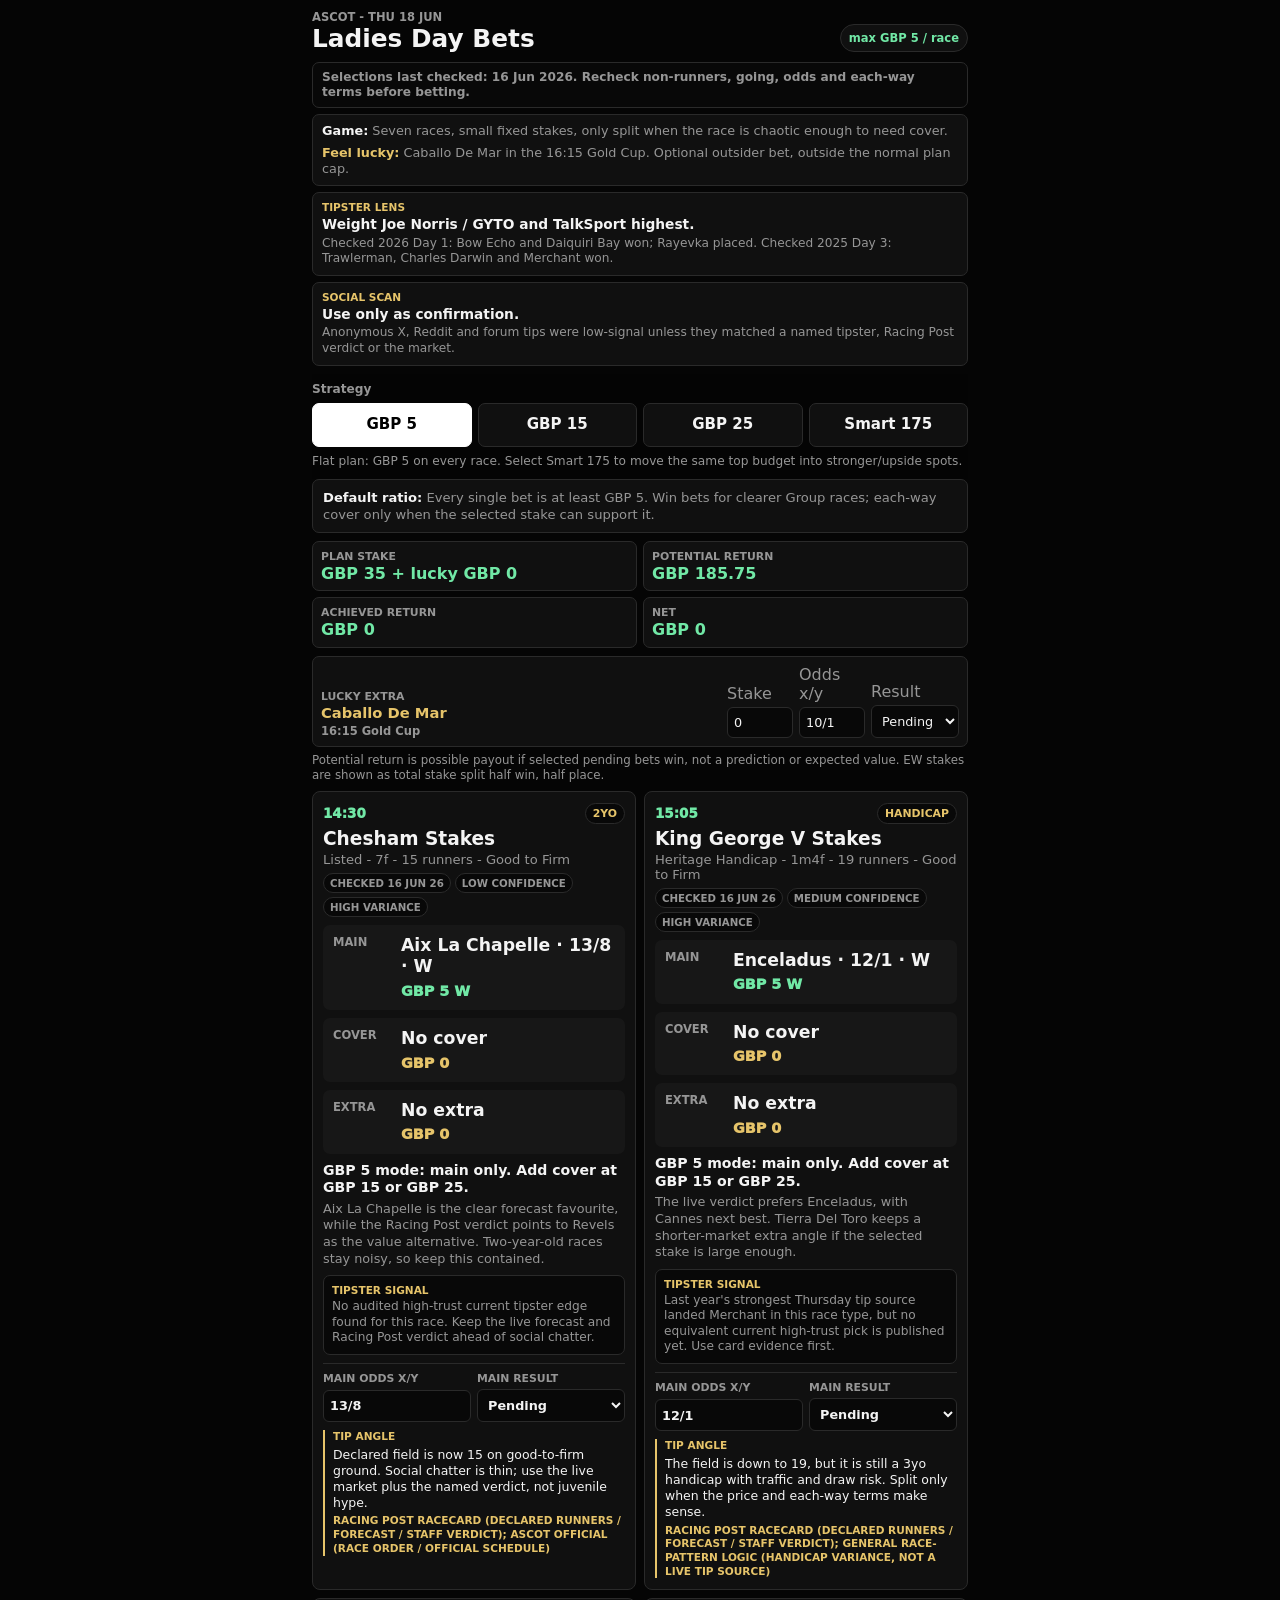
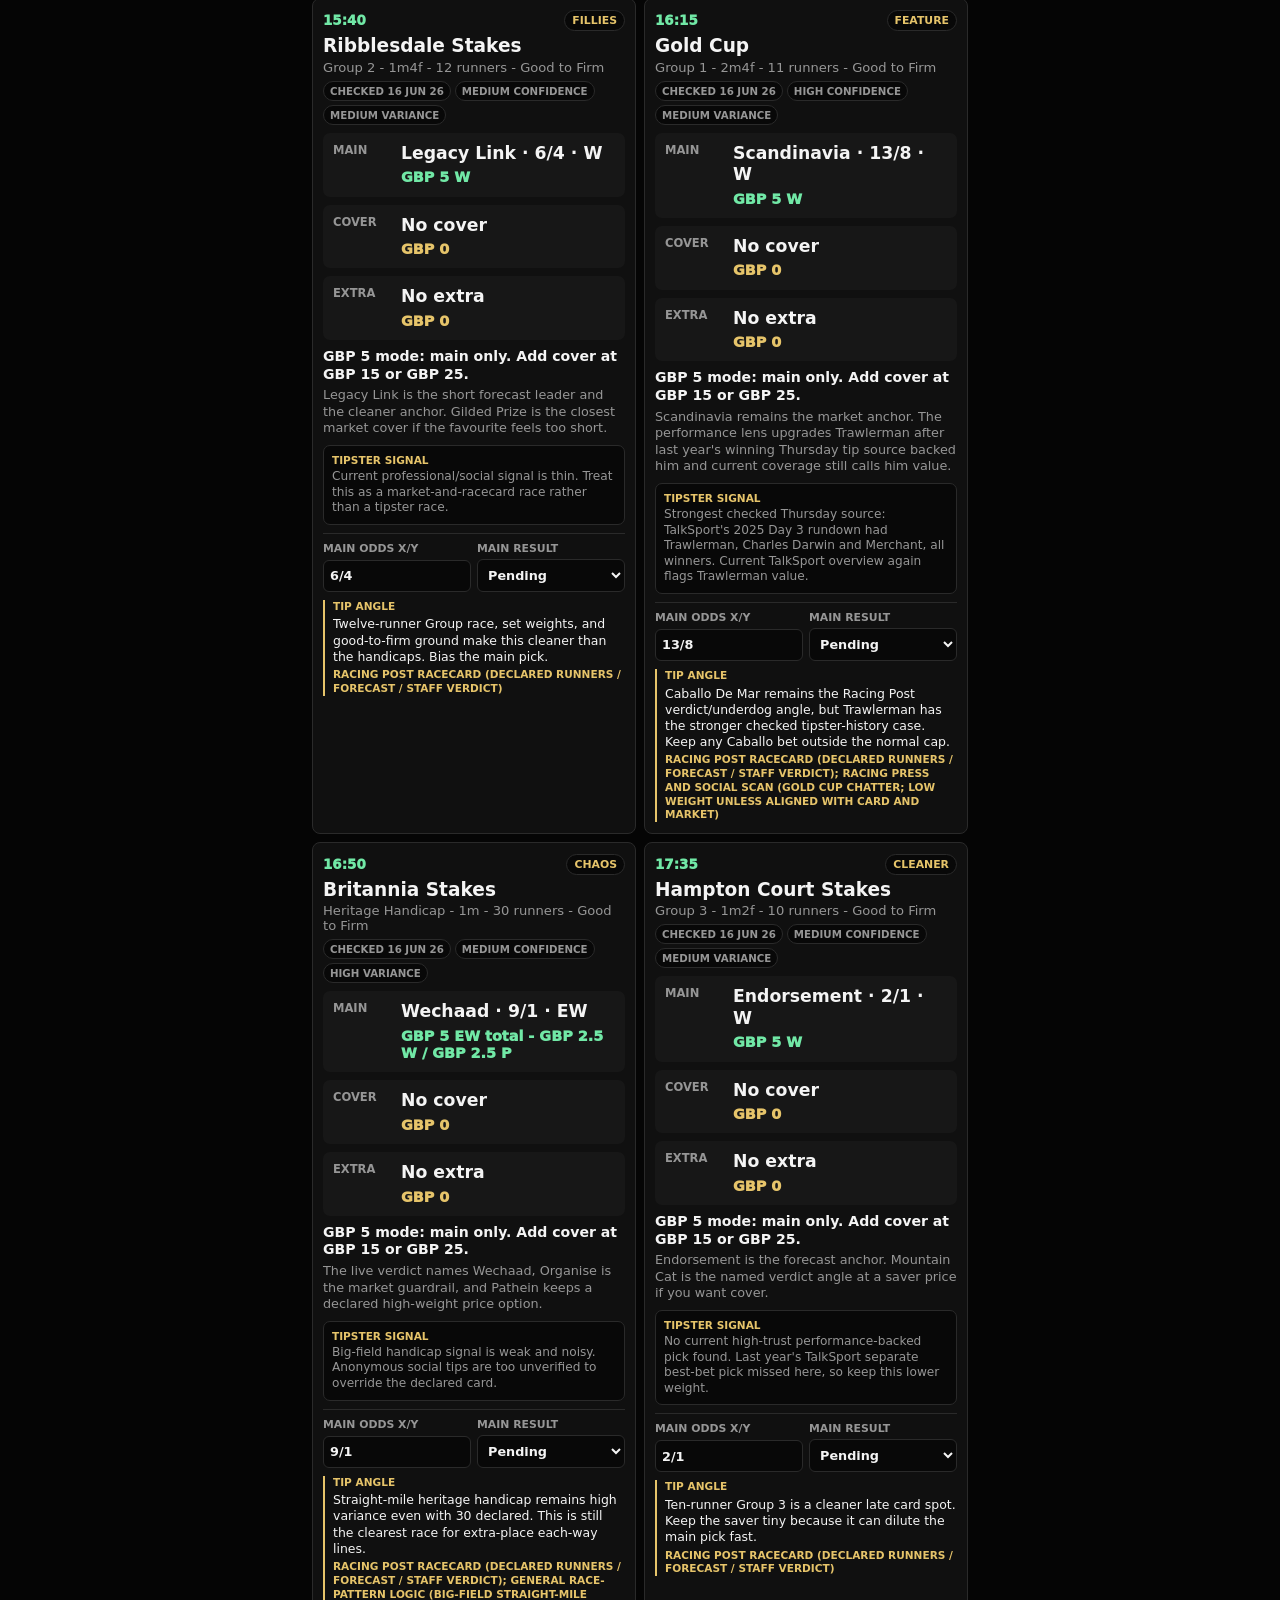
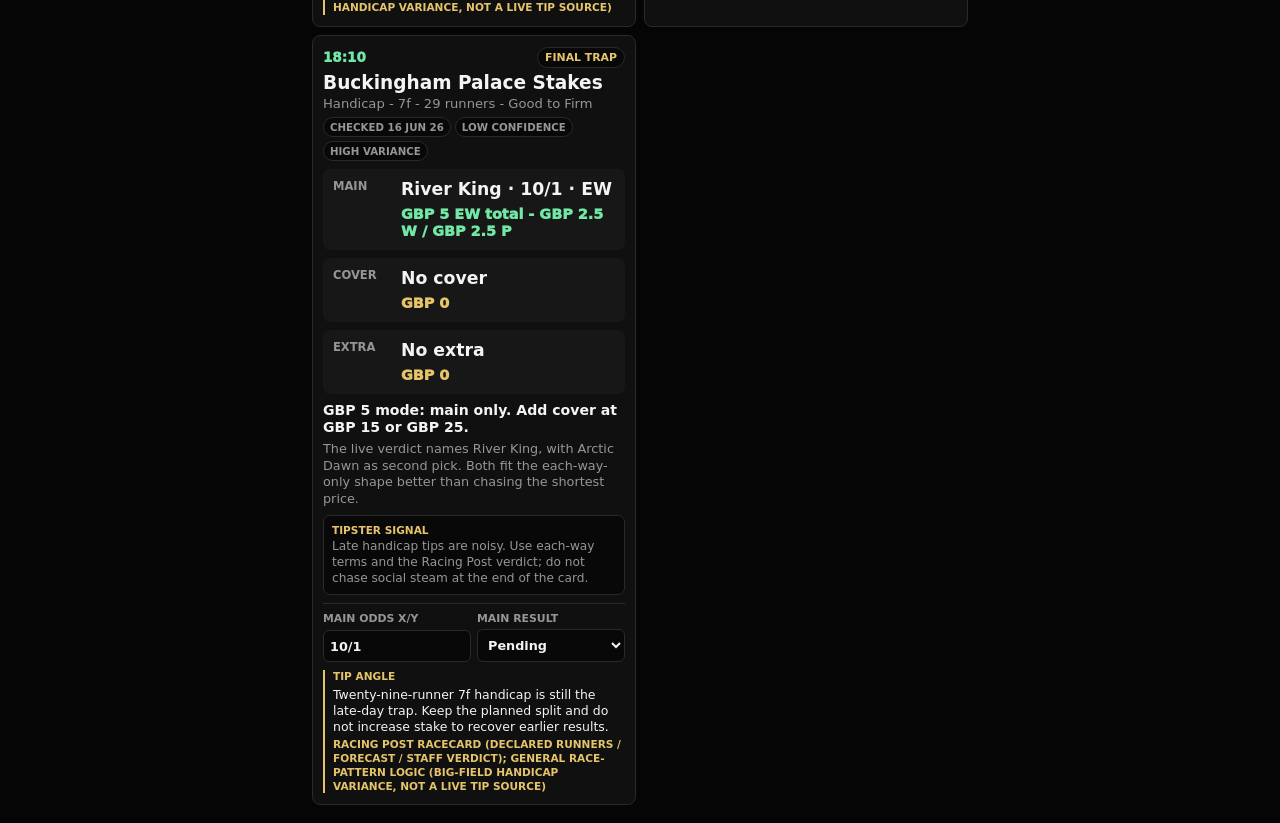
==== pegasus-ascot-offline.html @ 38bdbad4 "Add tipster performance lens" ====
<!doctype html>
<html lang="en">
  <head>
    <meta charset="utf-8">
    <meta name="viewport" content="width=device-width, initial-scale=1, viewport-fit=cover">
    <title>Pegasus Ladies Day</title>
    <style>
:root {
  --bg: #050505;
  --panel: #101010;
  --panel-2: #171717;
  --line: #2a2a2a;
  --text: #f4f4f4;
  --muted: #969696;
  --accent: #ffffff;
  --green: #71e8a6;
  --amber: #e6c46a;
}

* {
  box-sizing: border-box;
}

body {
  margin: 0;
  min-height: 100vh;
  color: var(--text);
  background: var(--bg);
  font-family: Inter, ui-sans-serif, system-ui, -apple-system, BlinkMacSystemFont, "Segoe UI", sans-serif;
}

button {
  font: inherit;
}

.app {
  width: min(100%, 680px);
  margin: 0 auto;
  padding: calc(10px + env(safe-area-inset-top)) 12px calc(18px + env(safe-area-inset-bottom));
}

.top {
  display: flex;
  align-items: end;
  justify-content: space-between;
  gap: 12px;
  margin-bottom: 10px;
}

.top p,
.meta,
.rationale,
.rule,
.brief,
.verify,
.return-help,
.money,
.lucky,
.insight {
  color: var(--muted);
}

.top p {
  margin: 0 0 3px;
  font-size: 0.72rem;
  font-weight: 800;
  text-transform: uppercase;
  letter-spacing: 0;
}

h1,
h2,
p {
  margin: 0;
}

h1 {
  font-size: 1.55rem;
  line-height: 1;
  letter-spacing: 0;
}

.cap {
  flex: 0 0 auto;
  border: 1px solid var(--line);
  border-radius: 999px;
  padding: 6px 8px;
  color: var(--green);
  background: var(--panel);
  font-size: 0.72rem;
  font-weight: 850;
}

.brief {
  display: grid;
  gap: 5px;
  margin-bottom: 6px;
  border: 1px solid var(--line);
  border-radius: 7px;
  padding: 8px 9px;
  background: var(--panel);
  font-size: 0.8rem;
  line-height: 1.28;
}

.verify {
  margin-bottom: 6px;
  border: 1px solid var(--line);
  border-radius: 7px;
  padding: 7px 9px;
  background: #080808;
  font-size: 0.76rem;
  font-weight: 750;
  line-height: 1.25;
}

.brief strong {
  color: var(--text);
}

.brief p:last-child strong {
  color: var(--amber);
}

.tipsters {
  display: grid;
  gap: 6px;
  margin-bottom: 8px;
}

.tipsters div {
  display: grid;
  gap: 3px;
  border: 1px solid var(--line);
  border-radius: 7px;
  padding: 8px 9px;
  background: var(--panel);
}

.tipsters span,
.tip-signal span {
  color: var(--amber);
  font-size: 0.66rem;
  font-weight: 900;
  letter-spacing: 0;
  text-transform: uppercase;
}

.tipsters strong {
  color: var(--text);
  font-size: 0.86rem;
  line-height: 1.2;
}

.tipsters p,
.tip-signal p {
  color: var(--muted);
  font-size: 0.76rem;
  line-height: 1.28;
}

.controls {
  position: sticky;
  top: 0;
  z-index: 5;
  display: grid;
  gap: 7px;
  padding: 8px 0 10px;
  background: rgba(5, 5, 5, 0.94);
  backdrop-filter: blur(12px);
}

.controls span {
  color: var(--muted);
  font-size: 0.76rem;
  font-weight: 800;
}

.stake-buttons {
  display: grid;
  grid-template-columns: repeat(4, 1fr);
  gap: 6px;
}

.stake {
  min-height: 44px;
  border: 1px solid var(--line);
  border-radius: 7px;
  color: var(--text);
  background: var(--panel);
  font-weight: 900;
  font-size: 0.94rem;
  line-height: 1.05;
}

.stake.active {
  color: #000;
  background: var(--accent);
  border-color: var(--accent);
}

.strategy-note {
  color: var(--muted);
  font-size: 0.76rem;
  line-height: 1.25;
}

.rule {
  margin-bottom: 8px;
  border: 1px solid var(--line);
  border-radius: 7px;
  padding: 9px 10px;
  background: var(--panel);
  font-size: 0.82rem;
  line-height: 1.3;
}

.rule strong {
  color: var(--text);
}

.money {
  display: grid;
  grid-template-columns: repeat(2, minmax(0, 1fr));
  gap: 6px;
  margin-bottom: 8px;
}

.money div,
.lucky {
  border: 1px solid var(--line);
  border-radius: 7px;
  background: var(--panel);
}

.money div {
  display: grid;
  gap: 2px;
  padding: 8px;
}

.money span,
.lucky span,
.tracker label {
  color: var(--muted);
  font-size: 0.68rem;
  font-weight: 850;
  letter-spacing: 0;
  text-transform: uppercase;
}

.money strong {
  color: var(--green);
  font-size: 1rem;
  line-height: 1.1;
}

#netReturn.loss {
  color: #ff8f8f;
}

.lucky {
  display: grid;
  grid-template-columns: 1fr 66px 66px 88px;
  gap: 6px;
  align-items: end;
  margin-bottom: 8px;
  padding: 8px;
}

.return-help {
  margin: -2px 0 8px;
  font-size: 0.74rem;
  line-height: 1.25;
}

.lucky div {
  display: grid;
  gap: 2px;
}

.lucky strong {
  color: var(--amber);
  font-size: 0.92rem;
  line-height: 1.15;
}

.lucky small {
  color: var(--muted);
  font-size: 0.72rem;
  font-weight: 850;
}

.lucky label,
.tracker label {
  display: grid;
  gap: 4px;
  min-width: 0;
}

input,
select {
  width: 100%;
  min-width: 0;
  border: 1px solid var(--line);
  border-radius: 6px;
  padding: 7px 6px;
  color: var(--text);
  background: #080808;
  font: inherit;
  font-size: 0.8rem;
}

.races {
  display: grid;
  gap: 8px;
}

.race {
  border: 1px solid var(--line);
  border-radius: 8px;
  padding: 11px 10px;
  background: var(--panel);
}

.race-head {
  display: flex;
  align-items: center;
  justify-content: space-between;
  gap: 8px;
  margin-bottom: 5px;
}

.time {
  color: var(--green);
  font-size: 0.84rem;
  font-weight: 950;
}

.risk {
  border: 1px solid var(--line);
  border-radius: 999px;
  padding: 3px 7px;
  color: var(--amber);
  background: #080808;
  font-size: 0.68rem;
  font-weight: 850;
  text-transform: uppercase;
}

h2 {
  font-size: 1.16rem;
  line-height: 1.1;
  letter-spacing: 0;
}

.meta {
  margin-top: 3px;
  font-size: 0.82rem;
}

.race-tags {
  display: flex;
  flex-wrap: wrap;
  gap: 4px;
  margin-top: 6px;
}

.race-tags span {
  border: 1px solid var(--line);
  border-radius: 999px;
  padding: 3px 6px;
  color: var(--muted);
  background: #080808;
  font-size: 0.64rem;
  font-weight: 850;
  text-transform: uppercase;
}

.betline {
  display: grid;
  grid-template-columns: 58px minmax(0, 1fr);
  gap: 5px 10px;
  align-items: start;
  margin-top: 8px;
  border-radius: 7px;
  padding: 10px;
  background: var(--panel-2);
}

.betline span {
  color: var(--muted);
  font-size: 0.72rem;
  font-weight: 800;
  text-transform: uppercase;
  line-height: 1.25;
}

.betline strong {
  min-width: 0;
  overflow-wrap: normal;
  word-break: normal;
  font-size: 1.08rem;
  line-height: 1.24;
}

.betline em {
  grid-column: 2;
  color: var(--green);
  font-style: normal;
  font-weight: 950;
  font-size: 0.9rem;
  line-height: 1.2;
  text-align: left;
  overflow-wrap: normal;
  word-break: normal;
}

.secondary em {
  color: var(--amber);
}

.tertiary em {
  color: var(--amber);
}

.bet-type {
  margin-top: 8px;
  color: var(--text);
  font-size: 0.88rem;
  font-weight: 850;
  line-height: 1.25;
}

.rationale {
  margin-top: 4px;
  font-size: 0.8rem;
  line-height: 1.3;
}

.tip-signal {
  display: grid;
  gap: 3px;
  margin-top: 8px;
  border: 1px solid var(--line);
  border-radius: 7px;
  padding: 8px;
  background: #080808;
}

.tracker {
  display: grid;
  grid-template-columns: repeat(2, minmax(0, 1fr));
  gap: 6px;
  margin-top: 8px;
  border-top: 1px solid var(--line);
  padding-top: 8px;
}

.cover-track.disabled,
.extra-track.disabled {
  display: none;
}

.insight {
  display: grid;
  gap: 3px;
  margin-top: 8px;
  border-left: 2px solid var(--amber);
  padding: 0 0 0 8px;
  font-size: 0.76rem;
  line-height: 1.3;
}

.insight span,
.insight-source {
  color: var(--amber);
  font-size: 0.66rem;
  font-style: normal;
  font-weight: 900;
  letter-spacing: 0;
  text-transform: uppercase;
}

.insight-text {
  color: var(--text);
  font-size: 0.78rem;
}

@media (min-width: 620px) {
  .races {
    grid-template-columns: repeat(2, minmax(0, 1fr));
  }
}

@media (max-width: 360px) {
  .top {
    align-items: start;
    flex-direction: column;
  }

  .lucky {
    grid-template-columns: 1fr 64px;
  }

  .betline {
    grid-template-columns: 52px minmax(0, 1fr);
  }
}

    </style>
  </head>
  <body>
    <main class="app">
      <header class="top">
        <div>
          <p>Ascot - Thu 18 Jun</p>
          <h1>Ladies Day Bets</h1>
        </div>
        <div id="capLabel" class="cap">strategy cap</div>
      </header>

      <section class="verify" aria-label="Final verification reminder">
        Selections last checked: 16 Jun 2026. Recheck non-runners, going, odds and each-way terms before betting.
      </section>

      <section class="brief" aria-label="Summary and outsider tip">
        <p><strong>Game:</strong> Seven races, small fixed stakes, only split when the race is chaotic enough to need cover.</p>
        <p><strong>Feel lucky:</strong> Caballo De Mar in the 16:15 Gold Cup. Optional outsider bet, outside the normal plan cap.</p>
      </section>

      <section class="tipsters" aria-label="Tipster performance lens">
        <div>
          <span>Tipster lens</span>
          <strong>Weight Joe Norris / GYTO and TalkSport highest.</strong>
          <p>Checked 2026 Day 1: Bow Echo and Daiquiri Bay won; Rayevka placed. Checked 2025 Day 3: Trawlerman, Charles Darwin and Merchant won.</p>
        </div>
        <div>
          <span>Social scan</span>
          <strong>Use only as confirmation.</strong>
          <p>Anonymous X, Reddit and forum tips were low-signal unless they matched a named tipster, Racing Post verdict or the market.</p>
        </div>
      </section>

      <section class="controls" aria-label="Betting strategy">
        <span>Strategy</span>
        <div class="stake-buttons">
          <button class="stake active" type="button" data-plan="5">GBP 5</button>
          <button class="stake" type="button" data-plan="15">GBP 15</button>
          <button class="stake" type="button" data-plan="25">GBP 25</button>
          <button class="stake" type="button" data-plan="smart">Smart 175</button>
        </div>
        <p id="strategyNote" class="strategy-note"></p>
      </section>

      <section class="rule">
        <strong>Default ratio:</strong> Every single bet is at least GBP 5. Win bets for clearer Group races; each-way cover only when the selected stake can support it.
      </section>

      <section class="money" aria-label="Winnings summary">
        <div>
          <span>Plan stake</span>
          <strong id="normalStake">GBP 0</strong>
        </div>
        <div>
          <span>Potential return</span>
          <strong id="expectedReturn">GBP 0</strong>
        </div>
        <div>
          <span>Achieved return</span>
          <strong id="achievedReturn">GBP 0</strong>
        </div>
        <div>
          <span>Net</span>
          <strong id="netReturn">GBP 0</strong>
        </div>
      </section>

      <section class="lucky" aria-label="Lucky outsider tracker">
        <div>
          <span>Lucky extra</span>
          <strong>Caballo De Mar</strong>
          <small>16:15 Gold Cup</small>
        </div>
        <label>
          Stake
          <input id="luckyStake" type="number" min="0" step="5" inputmode="decimal" value="0">
        </label>
        <label>
          Odds x/y
          <input id="luckyOdds" type="text" inputmode="text" placeholder="10/1" value="10/1">
        </label>
        <label>
          Result
          <select id="luckyResult">
          </select>
        </label>
      </section>
      <p class="return-help">Potential return is possible payout if selected pending bets win, not a prediction or expected value. EW stakes are shown as total stake split half win, half place.</p>

      <section id="races" class="races" aria-label="Race recommendations"></section>
    </main>

    <template id="raceTemplate">
      <article class="race">
        <div class="race-head">
          <span class="time"></span>
          <span class="risk"></span>
        </div>
        <h2></h2>
        <p class="meta"></p>
        <div class="race-tags">
          <span class="checked"></span>
          <span class="confidence"></span>
          <span class="variance"></span>
        </div>

        <div class="betline primary">
          <span>Main</span>
          <strong class="main-horse"></strong>
          <em class="main-stake"></em>
        </div>
        <div class="betline secondary">
          <span>Cover</span>
          <strong class="cover-horse"></strong>
          <em class="cover-stake"></em>
        </div>
        <div class="betline tertiary">
          <span>Extra</span>
          <strong class="extra-horse"></strong>
          <em class="extra-stake"></em>
        </div>

        <p class="bet-type"></p>
        <p class="rationale"></p>
        <div class="tip-signal">
          <span>Tipster signal</span>
          <p class="tip-signal-text"></p>
        </div>
        <div class="tracker">
          <label>
            Main odds x/y
            <input class="main-odds" type="text" inputmode="text" placeholder="5/1">
          </label>
          <label>
            Main result
            <select class="main-result">
            </select>
          </label>
          <label class="cover-track">
            Cover odds x/y
            <input class="cover-odds" type="text" inputmode="text" placeholder="10/1">
          </label>
          <label class="cover-track">
            Cover result
            <select class="cover-result">
            </select>
          </label>
          <label class="extra-track">
            Extra odds x/y
            <input class="extra-odds" type="text" inputmode="text" placeholder="12/1">
          </label>
          <label class="extra-track">
            Extra result
            <select class="extra-result">
            </select>
          </label>
        </div>
        <div class="insight">
          <span>Tip angle</span>
          <p class="insight-text"></p>
          <em class="insight-source"></em>
        </div>
      </article>
    </template>

    <script>
"use strict";

const STORAGE_KEY = "pegasus.ladies-day.black.v1";
const TRACKER_KEY = "pegasus.ladies-day.tracker.v1";
const LUCKY_KEY = "pegasus.ladies-day.lucky.v1";
const SMART_ALLOCATIONS = [5, 25, 30, 45, 40, 25, 5];
const DEFAULT_LAST_CHECKED = "2026-06-16";
const DEFAULT_EACH_WAY = {
  fraction: 0.2,
  places: null,
  note: "Verify bookmaker place terms before betting"
};
const LUCKY_CODE = "EW";
const LUCKY_EACH_WAY = DEFAULT_EACH_WAY;

const races = [
  {
    time: "14:30",
    title: "Chesham Stakes",
    meta: "Listed - 7f - 15 runners - Good to Firm",
    risk: "2yo",
    main: "Aix La Chapelle",
    cover: "Revels",
    split: [4, 1],
    odds: ["13/8", "11/1"],
    codes: ["W", "W"],
    bet: "Win main; tiny saver only at bigger stakes.",
    rationale: "Aix La Chapelle is the clear forecast favourite, while the Racing Post verdict points to Revels as the value alternative. Two-year-old races stay noisy, so keep this contained.",
    insight: "Declared field is now 15 on good-to-firm ground. Social chatter is thin; use the live market plus the named verdict, not juvenile hype.",
    tipSignal: "No audited high-trust current tipster edge found for this race. Keep the live forecast and Racing Post verdict ahead of social chatter.",
    lastChecked: DEFAULT_LAST_CHECKED,
    confidence: "low",
    variance: "high",
    sourceQuality: "medium",
    reasonToAvoid: "Juvenile form is thin and market hype can be unreliable.",
    sources: [
      { label: "Racing Post racecard", checkedAt: DEFAULT_LAST_CHECKED, note: "Declared runners / forecast / staff verdict" },
      { label: "Ascot official", checkedAt: DEFAULT_LAST_CHECKED, note: "Race order / official schedule" }
    ]
  },
  {
    time: "15:05",
    title: "King George V Stakes",
    meta: "Heritage Handicap - 1m4f - 19 runners - Good to Firm",
    risk: "handicap",
    main: "Enceladus",
    cover: "Cannes",
    extra: "Tierra Del Toro",
    split: [3, 2],
    odds: ["12/1", "11/1", "15/2"],
    codes: ["W", "EW", "EW"],
    bet: "Main win + each-way cover.",
    rationale: "The live verdict prefers Enceladus, with Cannes next best. Tierra Del Toro keeps a shorter-market extra angle if the selected stake is large enough.",
    insight: "The field is down to 19, but it is still a 3yo handicap with traffic and draw risk. Split only when the price and each-way terms make sense.",
    tipSignal: "Last year's strongest Thursday tip source landed Merchant in this race type, but no equivalent current high-trust pick is published yet. Use card evidence first.",
    eachWay: DEFAULT_EACH_WAY,
    allowExtra: true,
    fieldType: "big-field handicap",
    lastChecked: DEFAULT_LAST_CHECKED,
    confidence: "medium",
    variance: "high",
    sourceQuality: "medium",
    reasonToAvoid: "Large-field handicap; use the extra horse only if each-way terms are good.",
    sources: [
      { label: "Racing Post racecard", checkedAt: DEFAULT_LAST_CHECKED, note: "Declared runners / forecast / staff verdict" },
      { label: "General race-pattern logic", checkedAt: DEFAULT_LAST_CHECKED, note: "Handicap variance, not a live tip source" }
    ]
  },
  {
    time: "15:40",
    title: "Ribblesdale Stakes",
    meta: "Group 2 - 1m4f - 12 runners - Good to Firm",
    risk: "fillies",
    main: "Legacy Link",
    cover: "Gilded Prize",
    split: [4, 1],
    odds: ["6/4", "3/1"],
    codes: ["W", "W"],
    bet: "Win main, tiny saver on cover.",
    rationale: "Legacy Link is the short forecast leader and the cleaner anchor. Gilded Prize is the closest market cover if the favourite feels too short.",
    insight: "Twelve-runner Group race, set weights, and good-to-firm ground make this cleaner than the handicaps. Bias the main pick.",
    tipSignal: "Current professional/social signal is thin. Treat this as a market-and-racecard race rather than a tipster race.",
    lastChecked: DEFAULT_LAST_CHECKED,
    confidence: "medium",
    variance: "medium",
    sourceQuality: "medium",
    reasonToAvoid: "Still a fillies' Group race; recheck going, jockeys, and market strength.",
    sources: [
      { label: "Racing Post racecard", checkedAt: DEFAULT_LAST_CHECKED, note: "Declared runners / forecast / staff verdict" }
    ]
  },
  {
    time: "16:15",
    title: "Gold Cup",
    meta: "Group 1 - 2m4f - 11 runners - Good to Firm",
    risk: "feature",
    main: "Scandinavia",
    cover: "Trawlerman",
    split: [3, 2],
    odds: ["13/8", "7/2"],
    codes: ["W", "W"],
    bet: "Scandinavia win; Trawlerman win saver. Caballo De Mar stays optional outsider.",
    rationale: "Scandinavia remains the market anchor. The performance lens upgrades Trawlerman after last year's winning Thursday tip source backed him and current coverage still calls him value.",
    insight: "Caballo De Mar remains the Racing Post verdict/underdog angle, but Trawlerman has the stronger checked tipster-history case. Keep any Caballo bet outside the normal cap.",
    tipSignal: "Strongest checked Thursday source: TalkSport's 2025 Day 3 rundown had Trawlerman, Charles Darwin and Merchant, all winners. Current TalkSport overview again flags Trawlerman value.",
    eachWay: DEFAULT_EACH_WAY,
    lastChecked: DEFAULT_LAST_CHECKED,
    confidence: "high",
    variance: "medium",
    sourceQuality: "medium",
    reasonToAvoid: "Feature-race prices can move sharply; verify going and final market.",
    sources: [
      { label: "Racing Post racecard", checkedAt: DEFAULT_LAST_CHECKED, note: "Declared runners / forecast / staff verdict" },
      { label: "Racing press and social scan", checkedAt: DEFAULT_LAST_CHECKED, note: "Gold Cup chatter; low weight unless aligned with card and market" }
    ]
  },
  {
    time: "16:50",
    title: "Britannia Stakes",
    meta: "Heritage Handicap - 1m - 30 runners - Good to Firm",
    risk: "chaos",
    main: "Wechaad",
    cover: "Organise",
    extra: "Pathein",
    split: [3, 2],
    odds: ["9/1", "7/1", "16/1"],
    codes: ["EW", "EW", "EW"],
    bet: "Each-way only. Extra places if offered.",
    rationale: "The live verdict names Wechaad, Organise is the market guardrail, and Pathein keeps a declared high-weight price option.",
    insight: "Straight-mile heritage handicap remains high variance even with 30 declared. This is still the clearest race for extra-place each-way lines.",
    tipSignal: "Big-field handicap signal is weak and noisy. Anonymous social tips are too unverified to override the declared card.",
    eachWay: DEFAULT_EACH_WAY,
    allowExtra: true,
    fieldType: "big-field handicap",
    lastChecked: DEFAULT_LAST_CHECKED,
    confidence: "medium",
    variance: "high",
    sourceQuality: "medium",
    reasonToAvoid: "Huge-field handicap; only use three each-way lines with suitable extra-place terms.",
    sources: [
      { label: "Racing Post racecard", checkedAt: DEFAULT_LAST_CHECKED, note: "Declared runners / forecast / staff verdict" },
      { label: "General race-pattern logic", checkedAt: DEFAULT_LAST_CHECKED, note: "Big-field straight-mile handicap variance, not a live tip source" }
    ]
  },
  {
    time: "17:35",
    title: "Hampton Court Stakes",
    meta: "Group 3 - 1m2f - 10 runners - Good to Firm",
    risk: "cleaner",
    main: "Endorsement",
    cover: "Mountain Cat",
    split: [4, 1],
    odds: ["2/1", "11/1"],
    codes: ["W", "W"],
    bet: "Win main, saver only if price is fair.",
    rationale: "Endorsement is the forecast anchor. Mountain Cat is the named verdict angle at a saver price if you want cover.",
    insight: "Ten-runner Group 3 is a cleaner late card spot. Keep the saver tiny because it can dilute the main pick fast.",
    tipSignal: "No current high-trust performance-backed pick found. Last year's TalkSport separate best-bet pick missed here, so keep this lower weight.",
    lastChecked: DEFAULT_LAST_CHECKED,
    confidence: "medium",
    variance: "medium",
    sourceQuality: "medium",
    reasonToAvoid: "Cleaner race, but saver can dilute the main pick if the cover price shortens.",
    sources: [
      { label: "Racing Post racecard", checkedAt: DEFAULT_LAST_CHECKED, note: "Declared runners / forecast / staff verdict" }
    ]
  },
  {
    time: "18:10",
    title: "Buckingham Palace Stakes",
    meta: "Handicap - 7f - 29 runners - Good to Firm",
    risk: "final trap",
    main: "River King",
    cover: "Arctic Dawn",
    split: [3, 2],
    odds: ["10/1", "14/1"],
    codes: ["EW", "EW"],
    bet: "Each-way. Stop after this race.",
    rationale: "The live verdict names River King, with Arctic Dawn as second pick. Both fit the each-way-only shape better than chasing the shortest price.",
    insight: "Twenty-nine-runner 7f handicap is still the late-day trap. Keep the planned split and do not increase stake to recover earlier results.",
    tipSignal: "Late handicap tips are noisy. Use each-way terms and the Racing Post verdict; do not chase social steam at the end of the card.",
    eachWay: DEFAULT_EACH_WAY,
    fieldType: "big-field handicap",
    lastChecked: DEFAULT_LAST_CHECKED,
    confidence: "low",
    variance: "high",
    sourceQuality: "medium",
    reasonToAvoid: "Late big-field handicap; Smart 175 deliberately keeps this low if you leave early.",
    sources: [
      { label: "Racing Post racecard", checkedAt: DEFAULT_LAST_CHECKED, note: "Declared runners / forecast / staff verdict" },
      { label: "General race-pattern logic", checkedAt: DEFAULT_LAST_CHECKED, note: "Big-field handicap variance, not a live tip source" }
    ]
  }
];

let strategy = readStrategy();
let tracker = readJson(TRACKER_KEY, {});
let lucky = readJson(LUCKY_KEY, { stake: 0, odds: "10/1", result: "pending" });
const raceRoot = document.getElementById("races");
const template = document.getElementById("raceTemplate");
const buttons = Array.from(document.querySelectorAll(".stake"));
const capLabel = document.getElementById("capLabel");
const strategyNote = document.getElementById("strategyNote");
const normalStake = document.getElementById("normalStake");
const expectedReturn = document.getElementById("expectedReturn");
const achievedReturn = document.getElementById("achievedReturn");
const netReturn = document.getElementById("netReturn");
const luckyStake = document.getElementById("luckyStake");
const luckyOdds = document.getElementById("luckyOdds");
const luckyResult = document.getElementById("luckyResult");

buttons.forEach((button) => {
  button.addEventListener("click", () => {
    strategy = button.dataset.plan;
    localStorage.setItem(STORAGE_KEY, strategy);
    render();
  });
});

wireLuckyInputs();
render();

function render() {
  buttons.forEach((button) => {
    button.classList.toggle("active", button.dataset.plan === strategy);
  });
  capLabel.textContent = isSmartPlan() ? "max GBP 175 / day" : `max GBP ${strategy} / race`;
  strategyNote.textContent = strategySummary();

  const nodes = races.map((race, index) => {
    const [mainStake, coverStake, extraStake] = splitStakes(raceStake(index), race);
    const state = trackerState(index, race);
    const node = template.content.firstElementChild.cloneNode(true);
    node.querySelector(".time").textContent = race.time;
    node.querySelector(".risk").textContent = race.risk;
    node.querySelector("h2").textContent = race.title;
    node.querySelector(".meta").textContent = race.meta;
    node.querySelector(".checked").textContent = `Checked ${shortDate(race.lastChecked)}`;
    node.querySelector(".confidence").textContent = `${capitalize(race.confidence)} confidence`;
    node.querySelector(".variance").textContent = `${capitalize(race.variance)} variance`;
    node.querySelector(".main-horse").textContent = horseWithOdds(race.main, state.mainOdds, race.codes[0]);
    node.querySelector(".cover-horse").textContent = coverStake ? horseWithOdds(race.cover, state.coverOdds, race.codes[1]) : "No cover";
    node.querySelector(".extra-horse").textContent = extraStake ? horseWithOdds(race.extra, state.extraOdds, race.codes[2]) : "No extra";
    node.querySelector(".main-stake").textContent = stakeLabel(mainStake, race.codes[0]);
    node.querySelector(".cover-stake").textContent = coverStake ? stakeLabel(coverStake, race.codes[1]) : "GBP 0";
    node.querySelector(".extra-stake").textContent = extraStake ? stakeLabel(extraStake, race.codes[2]) : "GBP 0";
    node.querySelector(".bet-type").textContent = betInstruction(race, coverStake);
    node.querySelector(".rationale").textContent = race.rationale;
    node.querySelector(".insight-text").textContent = race.insight;
    node.querySelector(".tip-signal-text").textContent = race.tipSignal;
    node.querySelector(".insight-source").textContent = sourceSummary(race);
    wireRaceTracker(node, index, state, coverStake, extraStake);
    return node;
  });

  raceRoot.replaceChildren(...nodes);
  updateSummary();
}

function wireRaceTracker(node, index, state, coverStake, extraStake) {
  const mainOdds = node.querySelector(".main-odds");
  const mainResult = node.querySelector(".main-result");
  const coverOdds = node.querySelector(".cover-odds");
  const coverResult = node.querySelector(".cover-result");
  const extraOdds = node.querySelector(".extra-odds");
  const extraResult = node.querySelector(".extra-result");
  const mainHorse = node.querySelector(".main-horse");
  const coverHorse = node.querySelector(".cover-horse");
  const extraHorse = node.querySelector(".extra-horse");
  const race = races[index];

  mainOdds.value = formatOdds(state.mainOdds);
  coverOdds.value = formatOdds(state.coverOdds);
  extraOdds.value = formatOdds(state.extraOdds);
  setResultOptions(mainResult, race.codes[0], state.mainResult);
  setResultOptions(coverResult, race.codes[1], state.coverResult);
  setResultOptions(extraResult, race.codes[2], state.extraResult);

  node.querySelectorAll(".cover-track").forEach((element) => {
    element.classList.toggle("disabled", !coverStake);
  });
  node.querySelectorAll(".extra-track").forEach((element) => {
    element.classList.toggle("disabled", !extraStake);
  });

  mainOdds.addEventListener("input", () => {
    const nextOdds = normalizeOdds(mainOdds.value, state.mainOdds);
    mainHorse.textContent = horseWithOdds(race.main, nextOdds, race.codes[0]);
    updateRaceState(index, { mainOdds: nextOdds });
  });
  mainResult.addEventListener("change", () => updateRaceState(index, { mainResult: mainResult.value }));
  coverOdds.addEventListener("input", () => {
    const nextOdds = normalizeOdds(coverOdds.value, state.coverOdds);
    coverHorse.textContent = coverStake ? horseWithOdds(race.cover, nextOdds, race.codes[1]) : "No cover";
    updateRaceState(index, { coverOdds: nextOdds });
  });
  coverResult.addEventListener("change", () => updateRaceState(index, { coverResult: coverResult.value }));
  extraOdds.addEventListener("input", () => {
    const nextOdds = normalizeOdds(extraOdds.value, state.extraOdds);
    extraHorse.textContent = extraStake ? horseWithOdds(race.extra, nextOdds, race.codes[2]) : "No extra";
    updateRaceState(index, { extraOdds: nextOdds });
  });
  extraResult.addEventListener("change", () => updateRaceState(index, { extraResult: extraResult.value }));
}

function wireLuckyInputs() {
  luckyStake.value = String(lucky.stake || 0);
  luckyOdds.value = formatOdds(lucky.odds || "10/1");
  setResultOptions(luckyResult, LUCKY_CODE, normalizeResult(lucky.result || "pending", LUCKY_CODE));

  luckyStake.addEventListener("input", () => updateLucky({ stake: numberOrDefault(luckyStake.value, 0) }));
  luckyOdds.addEventListener("input", () => updateLucky({ odds: normalizeOdds(luckyOdds.value, lucky.odds || "10/1") }));
  luckyResult.addEventListener("change", () => updateLucky({ result: luckyResult.value }));
}

function updateRaceState(index, patch) {
  const key = raceKey(index);
  tracker[key] = { ...trackerState(index, races[index]), ...patch };
  localStorage.setItem(TRACKER_KEY, JSON.stringify(tracker));
  updateSummary();
}

function updateLucky(patch) {
  lucky = { ...lucky, ...patch };
  localStorage.setItem(LUCKY_KEY, JSON.stringify(lucky));
  updateSummary();
}

function updateSummary() {
  const normal = races.reduce((sum, race, index) => {
    const [mainStake, coverStake, extraStake] = splitStakes(raceStake(index), race);
    return sum + mainStake + coverStake + extraStake;
  }, 0);

  const potential = races.reduce((sum, race, index) => {
    const [mainStake, coverStake, extraStake] = splitStakes(raceStake(index), race);
    const state = trackerState(index, race);
    return sum + potentialLeg(mainStake, state.mainOdds, race.codes[0], race.eachWay)
      + potentialLeg(coverStake, state.coverOdds, race.codes[1], race.eachWay)
      + potentialLeg(extraStake, state.extraOdds, race.codes[2], race.eachWay);
  }, 0);

  const achieved = races.reduce((sum, race, index) => {
    const [mainStake, coverStake, extraStake] = splitStakes(raceStake(index), race);
    const state = trackerState(index, race);
    return sum + achievedLeg(mainStake, state.mainOdds, state.mainResult, race.codes[0], race.eachWay)
      + achievedLeg(coverStake, state.coverOdds, state.coverResult, race.codes[1], race.eachWay)
      + achievedLeg(extraStake, state.extraOdds, state.extraResult, race.codes[2], race.eachWay);
  }, 0);

  const settledStake = races.reduce((sum, race, index) => {
    const [mainStake, coverStake, extraStake] = splitStakes(raceStake(index), race);
    const state = trackerState(index, race);
    return sum + settledLegStake(mainStake, state.mainResult) + settledLegStake(coverStake, state.coverResult) + settledLegStake(extraStake, state.extraResult);
  }, 0);

  const luckyStakeValue = Math.max(0, numberOrDefault(luckyStake.value, lucky.stake || 0));
  const luckyOddsValue = normalizeOdds(luckyOdds.value, lucky.odds || "10/1");
  const luckyPotential = potentialLeg(luckyStakeValue, luckyOddsValue, LUCKY_CODE, LUCKY_EACH_WAY);
  const luckyAchieved = achievedLeg(luckyStakeValue, luckyOddsValue, luckyResult.value, LUCKY_CODE, LUCKY_EACH_WAY);
  const luckySettledStake = settledLegStake(luckyStakeValue, luckyResult.value);
  const net = achieved + luckyAchieved - settledStake - luckySettledStake;

  normalStake.textContent = `${money(normal)} + lucky ${money(luckyStakeValue)}`;
  expectedReturn.textContent = money(potential + luckyPotential);
  achievedReturn.textContent = money(achieved + luckyAchieved);
  netReturn.textContent = money(net);
  netReturn.classList.toggle("loss", net < 0);
}

function trackerState(index, race) {
  const saved = tracker[raceKey(index)] || {};
  return {
    mainOdds: normalizeOdds(saved.mainOdds, race.odds[0]),
    coverOdds: normalizeOdds(saved.coverOdds, race.odds[1] || "1/1"),
    extraOdds: normalizeOdds(saved.extraOdds, race.odds[2] || "1/1"),
    mainResult: normalizeResult(saved.mainResult || "pending", race.codes[0]),
    coverResult: normalizeResult(saved.coverResult || "pending", race.codes[1]),
    extraResult: normalizeResult(saved.extraResult || "pending", race.codes[2])
  };
}

function raceKey(index) {
  return `race-${index}`;
}

function raceStake(index) {
  return isSmartPlan() ? SMART_ALLOCATIONS[index] : Number(strategy);
}

function isSmartPlan() {
  return strategy === "smart";
}

function strategySummary() {
  if (!isSmartPlan()) {
    return `Flat plan: ${money(Number(strategy))} on every race. Select Smart 175 to move the same top budget into stronger/upside spots.`;
  }
  return "Smart 175: total cap GBP 175, minimum GBP 5 per race, last race kept low in case you leave early.";
}

function splitStake(total, ratio) {
  const capped = Math.max(5, total);
  if (ratio[1] === 0 || capped < 10) return [capped, 0];
  const units = ratio[0] + ratio[1];
  const targetCover = (capped * ratio[1]) / units;
  const cover = Math.min(capped - 5, Math.max(5, roundToFive(targetCover)));
  return [capped - cover, cover];
}

function splitStakes(total, race) {
  const [mainStake, coverStake] = splitStake(total, race.split);
  if (!race.allowExtra || race.variance !== "high" || total < 25 || !coverStake) return [mainStake, coverStake, 0];

  const extraStake = total >= 35 ? 10 : 5;
  if (mainStake - extraStake >= 5) {
    return [mainStake - extraStake, coverStake, extraStake];
  }
  if (coverStake - extraStake >= 5) {
    return [mainStake, coverStake - extraStake, extraStake];
  }
  return [mainStake, coverStake, 0];
}

function betInstruction(race, coverStake) {
  if (!coverStake && race.split[1] > 0) {
    return "GBP 5 mode: main only. Add cover at GBP 15 or GBP 25.";
  }
  return race.bet;
}

function roundToFive(value) {
  return Math.round(value / 5) * 5;
}

function potentialLeg(stakeValue, oddsValue, code, eachWay) {
  if (!stakeValue) return 0;
  if (code === "EW") return eachWayReturn(stakeValue, oddsValue, "won", eachWay);
  return winReturn(stakeValue, oddsValue);
}

function winReturn(stakeValue, oddsValue) {
  const decimalOdds = oddsToDecimal(oddsValue);
  if (!stakeValue || !decimalOdds) return 0;
  return stakeValue * decimalOdds;
}

function achievedLeg(stakeValue, oddsValue, result, code, eachWay) {
  const normalized = normalizeResult(result, code);
  if (code === "EW") return eachWayReturn(stakeValue, oddsValue, normalized, eachWay);
  return normalized === "won" ? winReturn(stakeValue, oddsValue) : 0;
}

function eachWayReturn(stakeValue, oddsValue, result, eachWay = DEFAULT_EACH_WAY) {
  if (!stakeValue || result === "pending" || result === "lost") return 0;
  const fractionalOdds = oddsToFractional(oddsValue);
  if (!fractionalOdds) return 0;
  const winPart = stakeValue / 2;
  const placePart = stakeValue / 2;
  const placeFraction = eachWay?.fraction || DEFAULT_EACH_WAY.fraction;
  const winReturnValue = winPart * (1 + fractionalOdds);
  const placeReturnValue = placePart * (1 + fractionalOdds * placeFraction);
  return result === "won" ? winReturnValue + placeReturnValue : placeReturnValue;
}

function settledLegStake(stakeValue, result) {
  return result === "won" || result === "placed" || result === "lost" || result === "paid" ? stakeValue : 0;
}

function numberOrDefault(value, fallback) {
  if (value === "") return fallback;
  const parsed = Number(value);
  return Number.isFinite(parsed) ? parsed : fallback;
}

function formatOdds(value) {
  return normalizeOdds(value, "1/1");
}

function horseWithOdds(horse, odds, code) {
  return `${horse} · ${formatOdds(odds)} · ${code}`;
}

function stakeLabel(stakeValue, code) {
  if (!stakeValue) return "GBP 0";
  if (code === "EW") {
    const half = stakeValue / 2;
    return `${money(stakeValue)} EW total - ${money(half)} W / ${money(half)} P`;
  }
  return `${money(stakeValue)} W`;
}

function setResultOptions(select, code, value) {
  const options = resultOptions(code);
  select.replaceChildren(...options.map((option) => {
    const element = document.createElement("option");
    element.value = option.value;
    element.textContent = option.label;
    return element;
  }));
  select.value = normalizeResult(value, code);
}

function resultOptions(code) {
  if (code === "EW") {
    return [
      { value: "pending", label: "Pending" },
      { value: "won", label: "Won" },
      { value: "placed", label: "Placed" },
      { value: "lost", label: "Lost" }
    ];
  }
  return [
    { value: "pending", label: "Pending" },
    { value: "won", label: "Won" },
    { value: "lost", label: "Lost" }
  ];
}

function normalizeResult(value, code) {
  if (value === "paid") return "won";
  if (code === "EW" && ["pending", "won", "placed", "lost"].includes(value)) return value;
  if (["pending", "won", "lost"].includes(value)) return value;
  return "pending";
}

function sourceSummary(race) {
  const sources = race.sources || [];
  const labels = sources.slice(0, 2).map((source) => `${source.label} (${source.note})`);
  return labels.join("; ");
}

function shortDate(value) {
  if (!value) return "unverified";
  const [year, month, day] = value.split("-");
  return `${Number(day)} ${monthName(month)} ${year.slice(2)}`;
}

function monthName(month) {
  return {
    "01": "Jan",
    "02": "Feb",
    "03": "Mar",
    "04": "Apr",
    "05": "May",
    "06": "Jun",
    "07": "Jul",
    "08": "Aug",
    "09": "Sep",
    "10": "Oct",
    "11": "Nov",
    "12": "Dec"
  }[month] || "";
}

function capitalize(value) {
  return value ? `${value.charAt(0).toUpperCase()}${value.slice(1)}` : "Unknown";
}

function normalizeOdds(value, fallback) {
  if (value === undefined || value === null || value === "") return fallback;
  const text = String(value).trim().replace(/\s+/g, "");
  if (/^\d+(\.\d+)?\/\d+(\.\d+)?$/.test(text)) return text;
  const decimal = Number(text);
  if (Number.isFinite(decimal) && decimal > 1) return decimalToFraction(decimal - 1);
  return fallback;
}

function oddsToDecimal(value) {
  const fractionalOdds = oddsToFractional(value);
  return fractionalOdds ? fractionalOdds + 1 : 0;
}

function oddsToFractional(value) {
  const text = normalizeOdds(value, "1/1");
  const [numerator, denominator] = text.split("/").map(Number);
  if (!denominator) return 0;
  return numerator / denominator;
}

function decimalToFraction(value) {
  const denominator = 100;
  const numerator = Math.round(value * denominator);
  const divisor = gcd(numerator, denominator);
  return `${numerator / divisor}/${denominator / divisor}`;
}

function gcd(a, b) {
  let x = Math.abs(a);
  let y = Math.abs(b);
  while (y) {
    const next = x % y;
    x = y;
    y = next;
  }
  return x || 1;
}

function readJson(key, fallback) {
  try {
    return JSON.parse(localStorage.getItem(key)) || fallback;
  } catch {
    return fallback;
  }
}

function readStrategy() {
  const saved = localStorage.getItem(STORAGE_KEY);
  return ["5", "15", "25", "smart"].includes(saved) ? saved : "5";
}

function money(value) {
  const rounded = Math.round(value * 100) / 100;
  return `GBP ${rounded.toLocaleString("en-GB", { minimumFractionDigits: 0, maximumFractionDigits: 2 })}`;
}

    </script>
  </body>
</html>
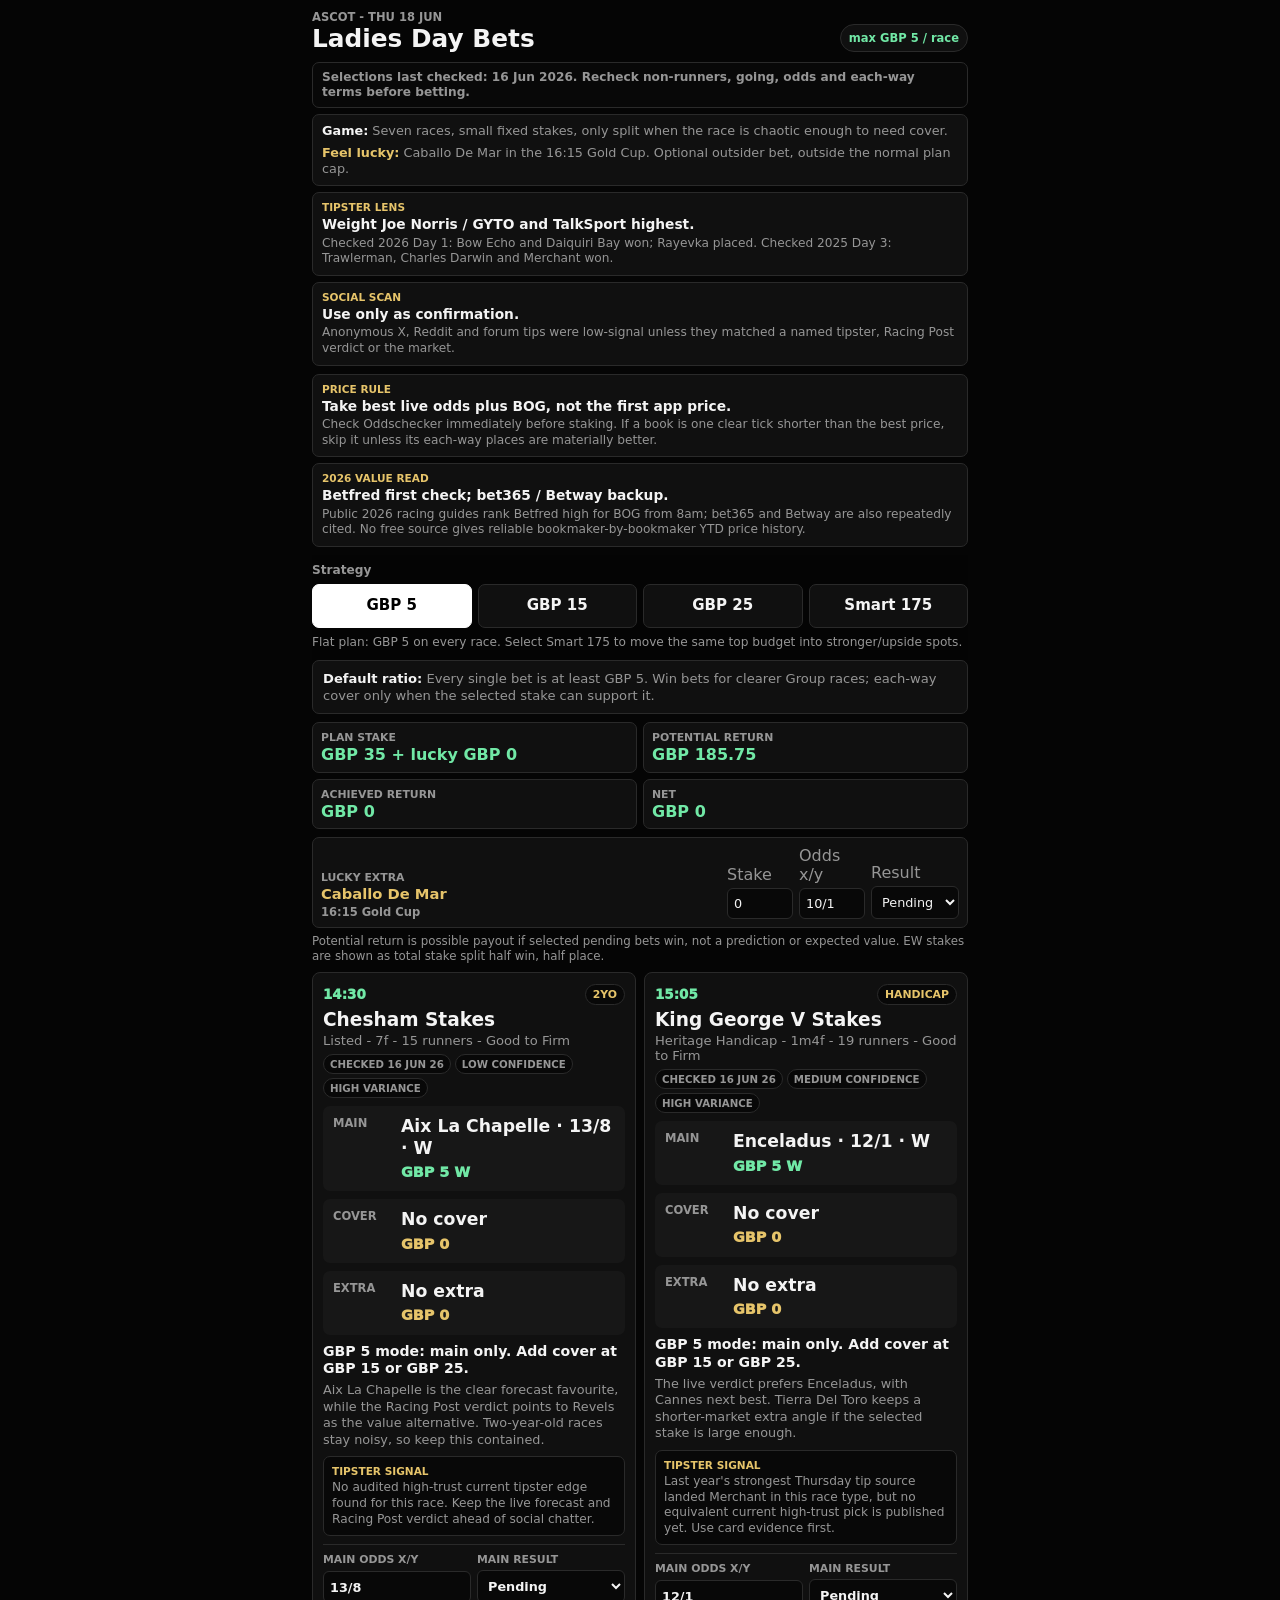
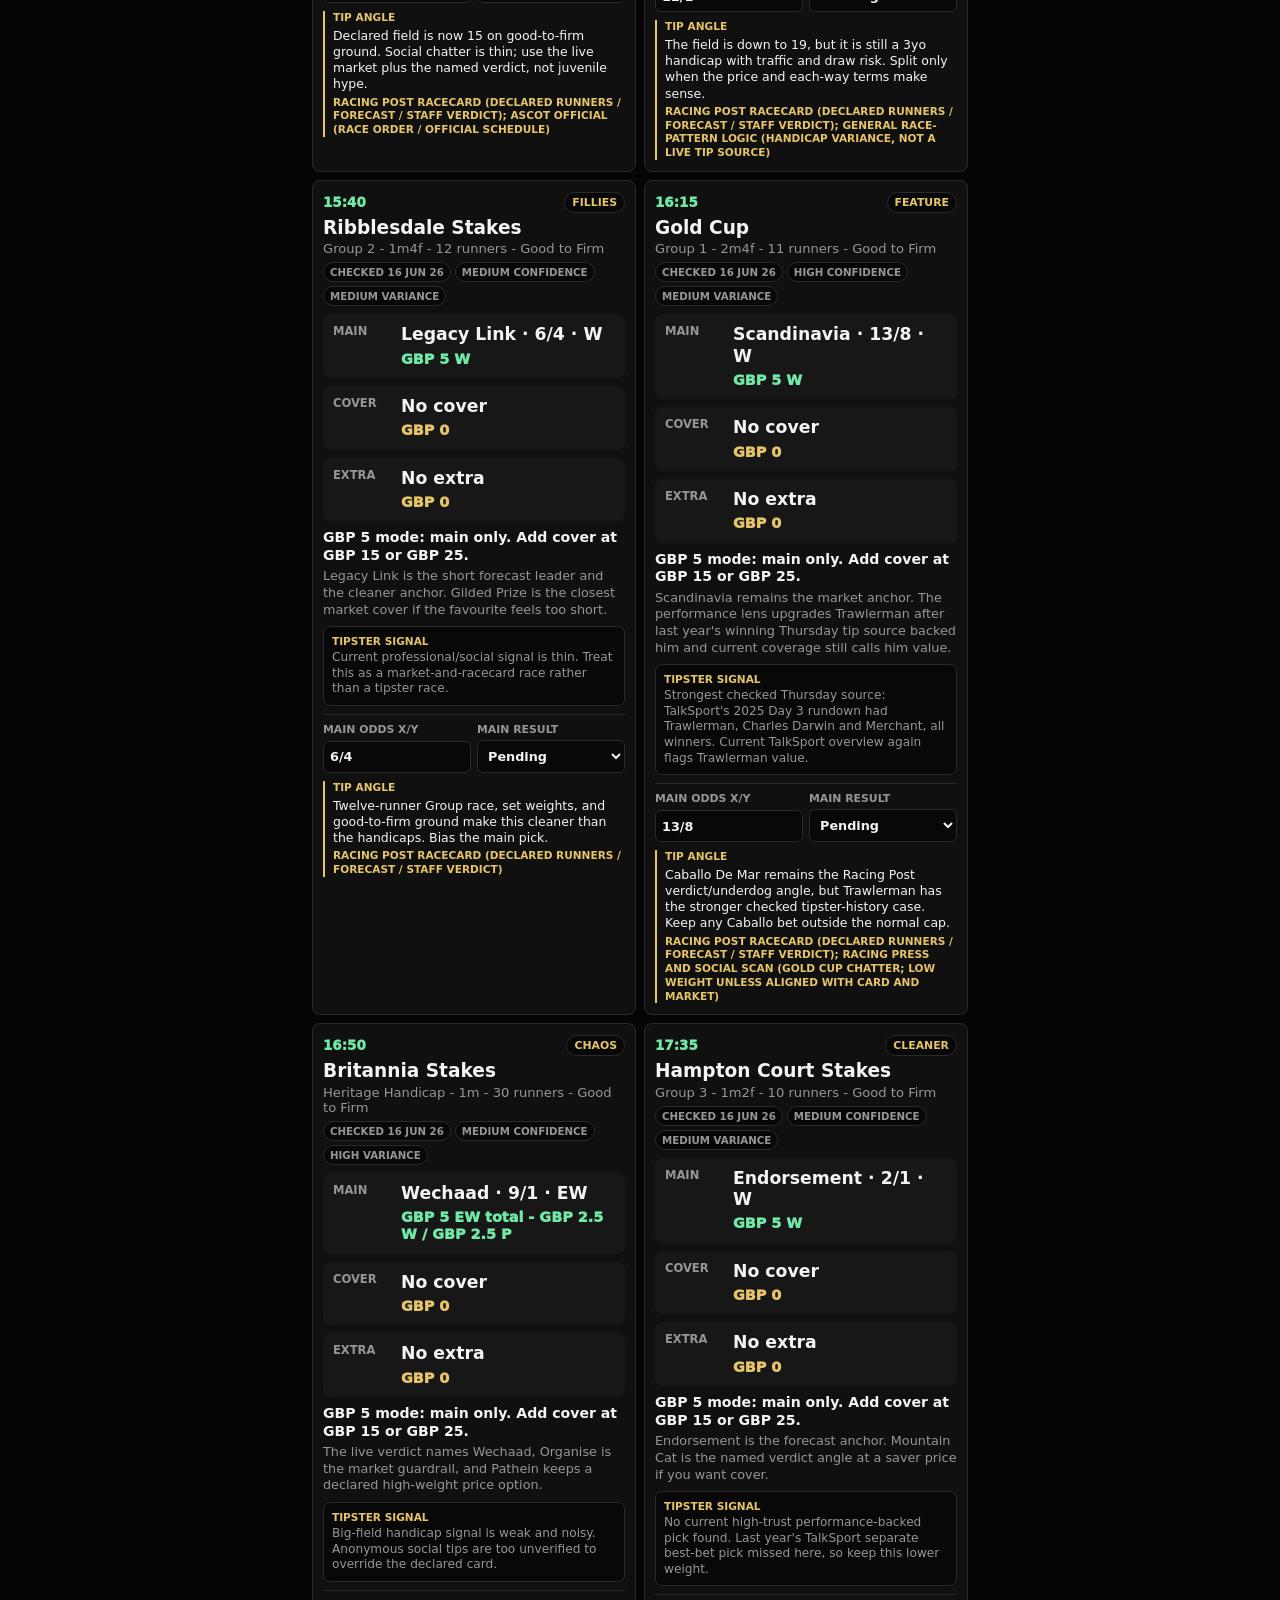
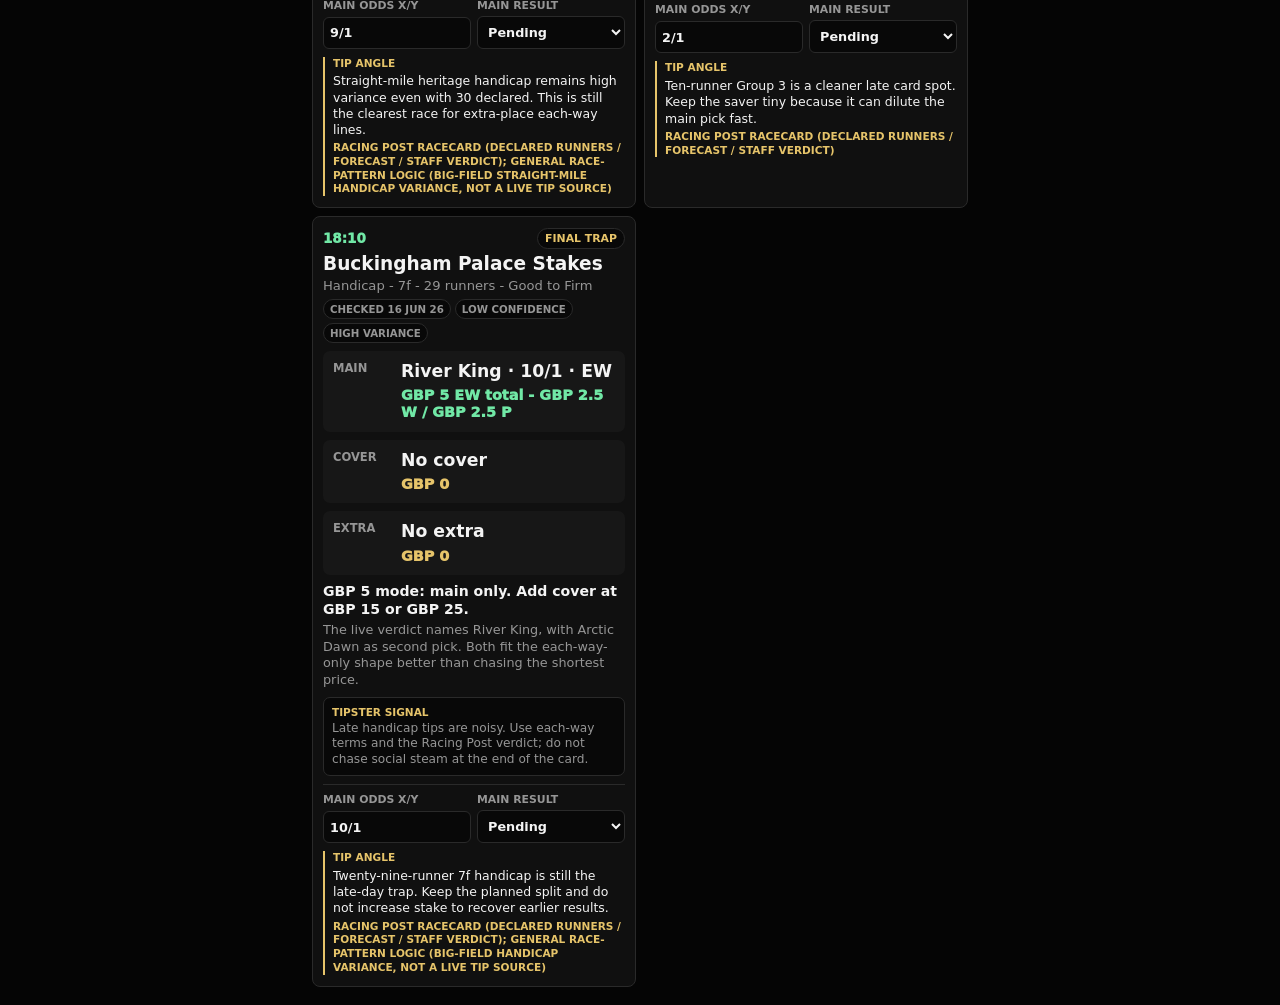
==== commit 7c75e053: "Add bookmaker price guidance" ====
--- a/pegasus-ascot-offline.html
+++ b/pegasus-ascot-offline.html
@@ -122,13 +122,15 @@
   color: var(--amber);
 }
 
-.tipsters {
+.tipsters,
+.bookmakers {
   display: grid;
   gap: 6px;
   margin-bottom: 8px;
 }
 
-.tipsters div {
+.tipsters div,
+.bookmakers div {
   display: grid;
   gap: 3px;
   border: 1px solid var(--line);
@@ -138,6 +140,7 @@
 }
 
 .tipsters span,
+.bookmakers span,
 .tip-signal span {
   color: var(--amber);
   font-size: 0.66rem;
@@ -146,13 +149,15 @@
   text-transform: uppercase;
 }
 
-.tipsters strong {
+.tipsters strong,
+.bookmakers strong {
   color: var(--text);
   font-size: 0.86rem;
   line-height: 1.2;
 }
 
 .tipsters p,
+.bookmakers p,
 .tip-signal p {
   color: var(--muted);
   font-size: 0.76rem;
@@ -539,6 +544,19 @@
           <span>Social scan</span>
           <strong>Use only as confirmation.</strong>
           <p>Anonymous X, Reddit and forum tips were low-signal unless they matched a named tipster, Racing Post verdict or the market.</p>
+        </div>
+      </section>
+
+      <section class="bookmakers" aria-label="Bookmaker price check">
+        <div>
+          <span>Price rule</span>
+          <strong>Take best live odds plus BOG, not the first app price.</strong>
+          <p>Check Oddschecker immediately before staking. If a book is one clear tick shorter than the best price, skip it unless its each-way places are materially better.</p>
+        </div>
+        <div>
+          <span>2026 value read</span>
+          <strong>Betfred first check; bet365 / Betway backup.</strong>
+          <p>Public 2026 racing guides rank Betfred high for BOG from 8am; bet365 and Betway are also repeatedly cited. No free source gives reliable bookmaker-by-bookmaker YTD price history.</p>
         </div>
       </section>
 
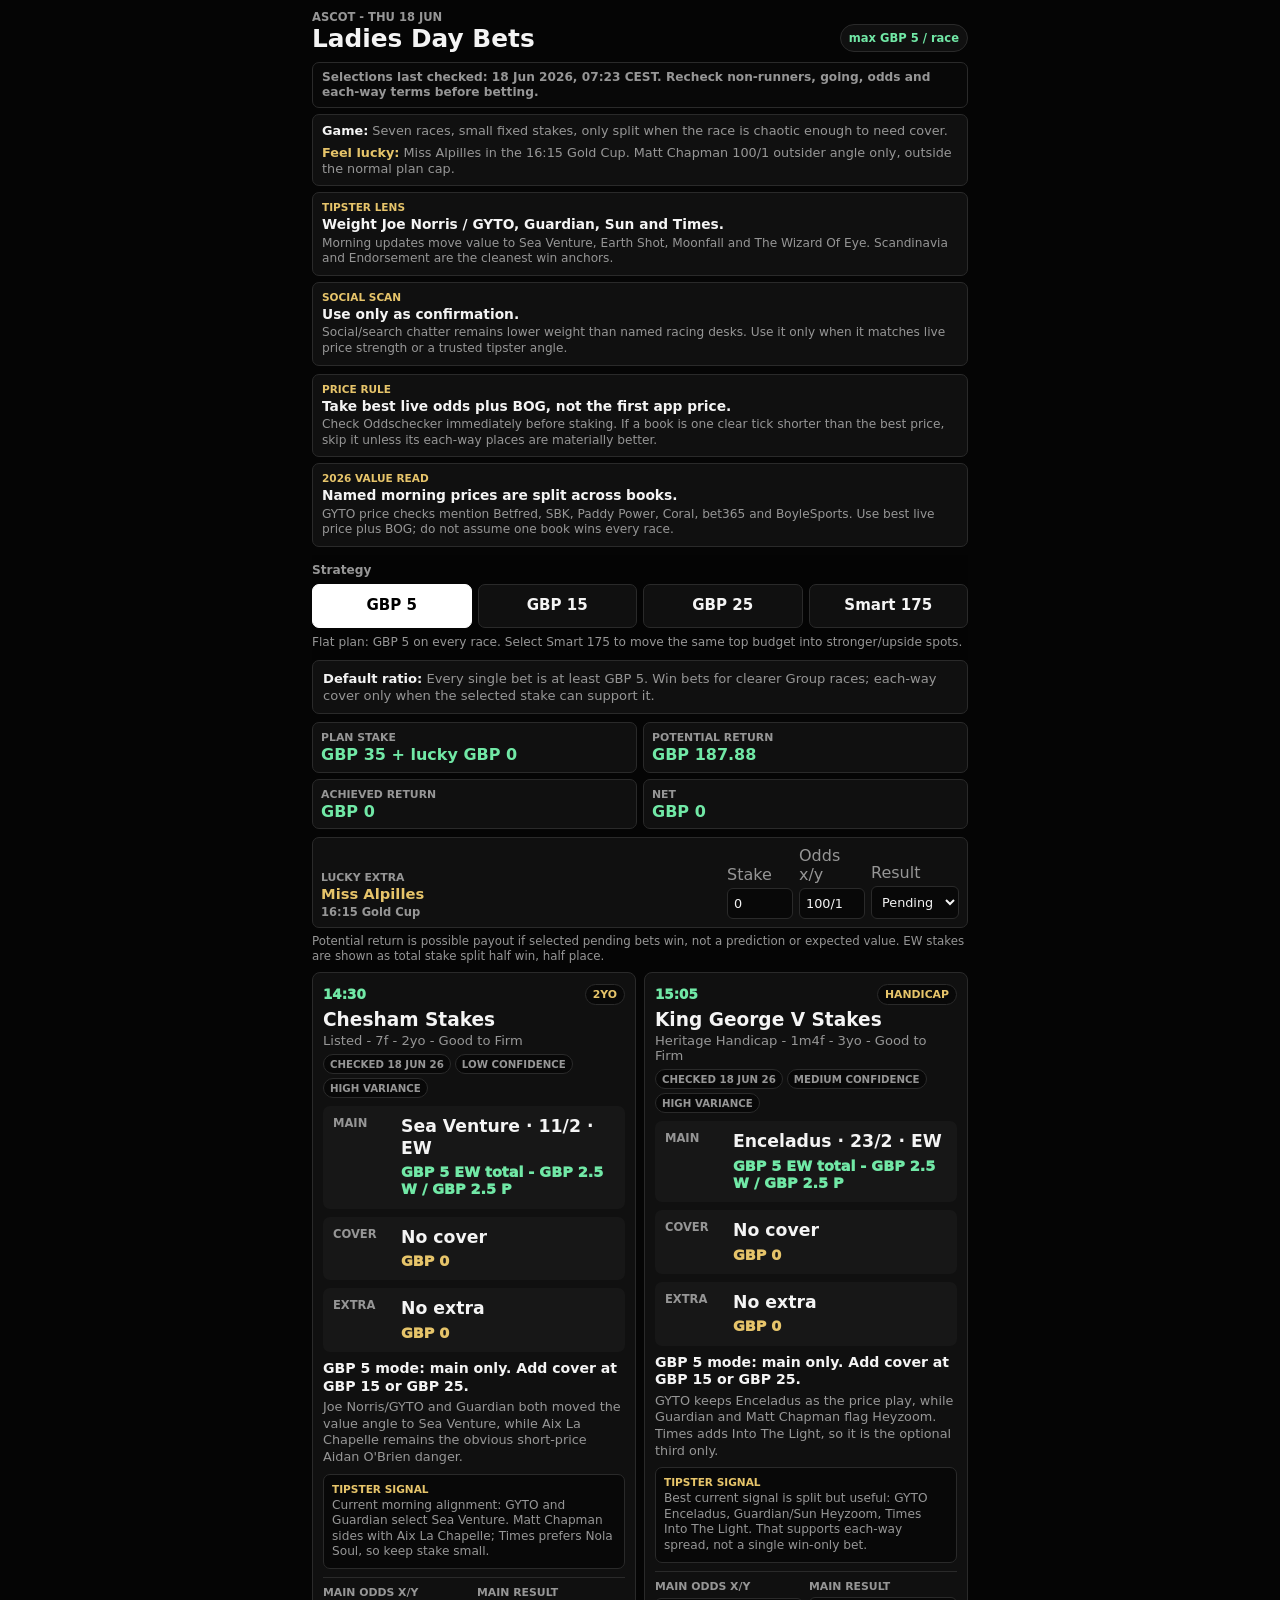
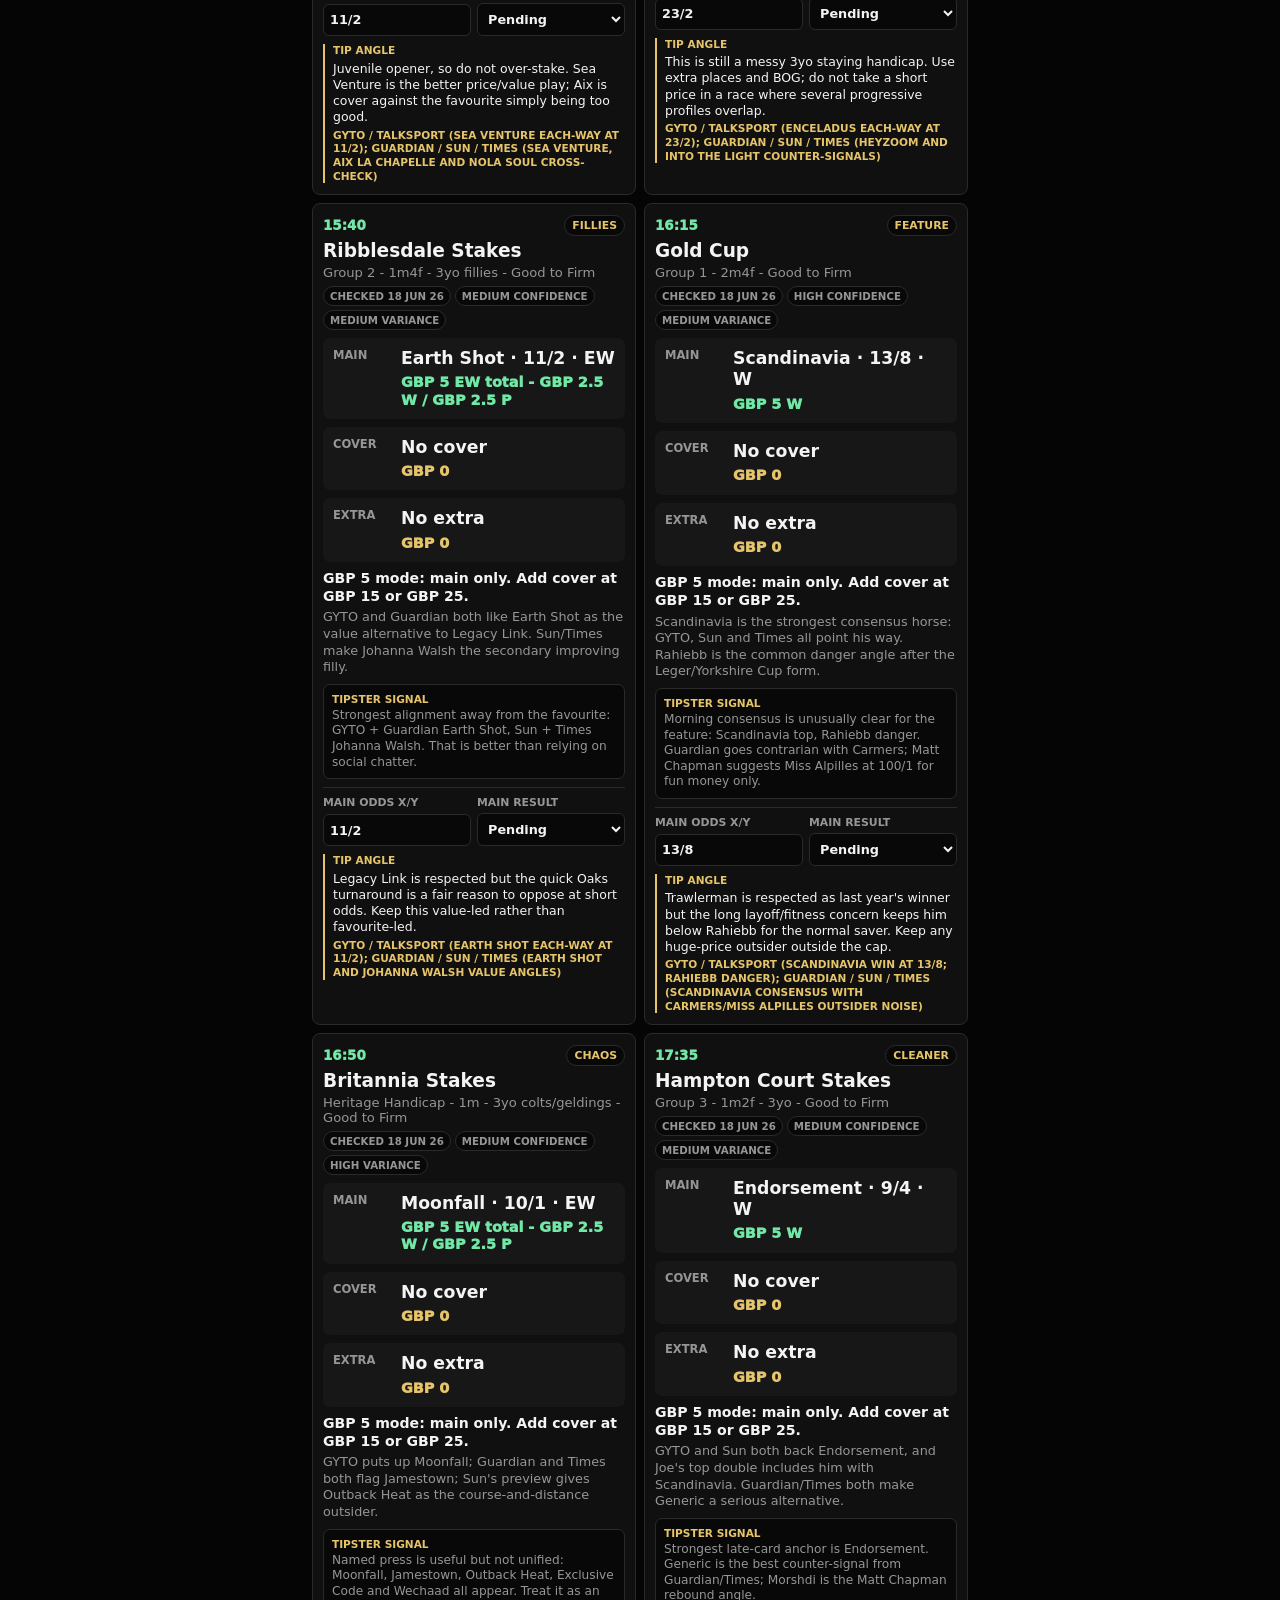
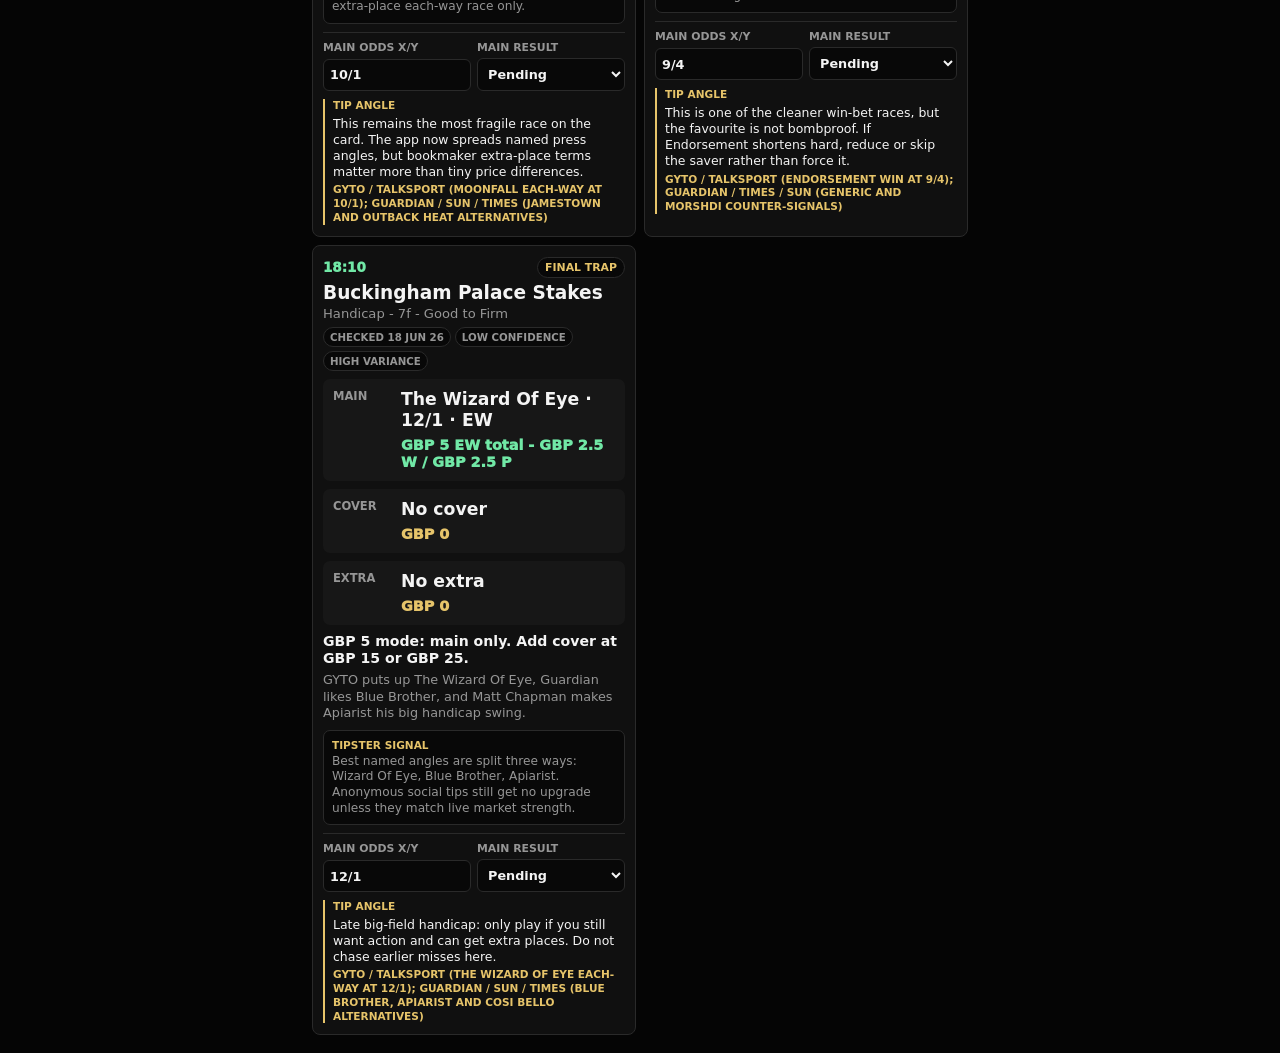
==== commit 1ad308b9: "Refresh Royal Ascot day three card" ====
--- a/pegasus-ascot-offline.html
+++ b/pegasus-ascot-offline.html
@@ -526,24 +526,24 @@
       </header>
 
       <section class="verify" aria-label="Final verification reminder">
-        Selections last checked: 16 Jun 2026. Recheck non-runners, going, odds and each-way terms before betting.
+        Selections last checked: 18 Jun 2026, 07:23 CEST. Recheck non-runners, going, odds and each-way terms before betting.
       </section>
 
       <section class="brief" aria-label="Summary and outsider tip">
         <p><strong>Game:</strong> Seven races, small fixed stakes, only split when the race is chaotic enough to need cover.</p>
-        <p><strong>Feel lucky:</strong> Caballo De Mar in the 16:15 Gold Cup. Optional outsider bet, outside the normal plan cap.</p>
+        <p><strong>Feel lucky:</strong> Miss Alpilles in the 16:15 Gold Cup. Matt Chapman 100/1 outsider angle only, outside the normal plan cap.</p>
       </section>
 
       <section class="tipsters" aria-label="Tipster performance lens">
         <div>
           <span>Tipster lens</span>
-          <strong>Weight Joe Norris / GYTO and TalkSport highest.</strong>
-          <p>Checked 2026 Day 1: Bow Echo and Daiquiri Bay won; Rayevka placed. Checked 2025 Day 3: Trawlerman, Charles Darwin and Merchant won.</p>
+          <strong>Weight Joe Norris / GYTO, Guardian, Sun and Times.</strong>
+          <p>Morning updates move value to Sea Venture, Earth Shot, Moonfall and The Wizard Of Eye. Scandinavia and Endorsement are the cleanest win anchors.</p>
         </div>
         <div>
           <span>Social scan</span>
           <strong>Use only as confirmation.</strong>
-          <p>Anonymous X, Reddit and forum tips were low-signal unless they matched a named tipster, Racing Post verdict or the market.</p>
+          <p>Social/search chatter remains lower weight than named racing desks. Use it only when it matches live price strength or a trusted tipster angle.</p>
         </div>
       </section>
 
@@ -555,8 +555,8 @@
         </div>
         <div>
           <span>2026 value read</span>
-          <strong>Betfred first check; bet365 / Betway backup.</strong>
-          <p>Public 2026 racing guides rank Betfred high for BOG from 8am; bet365 and Betway are also repeatedly cited. No free source gives reliable bookmaker-by-bookmaker YTD price history.</p>
+          <strong>Named morning prices are split across books.</strong>
+          <p>GYTO price checks mention Betfred, SBK, Paddy Power, Coral, bet365 and BoyleSports. Use best live price plus BOG; do not assume one book wins every race.</p>
         </div>
       </section>
 
@@ -597,7 +597,7 @@
       <section class="lucky" aria-label="Lucky outsider tracker">
         <div>
           <span>Lucky extra</span>
-          <strong>Caballo De Mar</strong>
+          <strong>Miss Alpilles</strong>
           <small>16:15 Gold Cup</small>
         </div>
         <label>
@@ -606,7 +606,7 @@
         </label>
         <label>
           Odds x/y
-          <input id="luckyOdds" type="text" inputmode="text" placeholder="10/1" value="10/1">
+          <input id="luckyOdds" type="text" inputmode="text" placeholder="100/1" value="100/1">
         </label>
         <label>
           Result
@@ -699,7 +699,7 @@
 const TRACKER_KEY = "pegasus.ladies-day.tracker.v1";
 const LUCKY_KEY = "pegasus.ladies-day.lucky.v1";
 const SMART_ALLOCATIONS = [5, 25, 30, 45, 40, 25, 5];
-const DEFAULT_LAST_CHECKED = "2026-06-16";
+const DEFAULT_LAST_CHECKED = "2026-06-18";
 const DEFAULT_EACH_WAY = {
   fraction: 0.2,
   places: null,
@@ -712,42 +712,42 @@
   {
     time: "14:30",
     title: "Chesham Stakes",
-    meta: "Listed - 7f - 15 runners - Good to Firm",
+    meta: "Listed - 7f - 2yo - Good to Firm",
     risk: "2yo",
-    main: "Aix La Chapelle",
-    cover: "Revels",
-    split: [4, 1],
-    odds: ["13/8", "11/1"],
-    codes: ["W", "W"],
-    bet: "Win main; tiny saver only at bigger stakes.",
-    rationale: "Aix La Chapelle is the clear forecast favourite, while the Racing Post verdict points to Revels as the value alternative. Two-year-old races stay noisy, so keep this contained.",
-    insight: "Declared field is now 15 on good-to-firm ground. Social chatter is thin; use the live market plus the named verdict, not juvenile hype.",
-    tipSignal: "No audited high-trust current tipster edge found for this race. Keep the live forecast and Racing Post verdict ahead of social chatter.",
+    main: "Sea Venture",
+    cover: "Aix La Chapelle",
+    split: [3, 2],
+    odds: ["11/2", "13/8"],
+    codes: ["EW", "W"],
+    bet: "Sea Venture each-way; Aix La Chapelle win saver only if price holds.",
+    rationale: "Joe Norris/GYTO and Guardian both moved the value angle to Sea Venture, while Aix La Chapelle remains the obvious short-price Aidan O'Brien danger.",
+    insight: "Juvenile opener, so do not over-stake. Sea Venture is the better price/value play; Aix is cover against the favourite simply being too good.",
+    tipSignal: "Current morning alignment: GYTO and Guardian select Sea Venture. Matt Chapman sides with Aix La Chapelle; Times prefers Nola Soul, so keep stake small.",
     lastChecked: DEFAULT_LAST_CHECKED,
     confidence: "low",
     variance: "high",
     sourceQuality: "medium",
     reasonToAvoid: "Juvenile form is thin and market hype can be unreliable.",
     sources: [
-      { label: "Racing Post racecard", checkedAt: DEFAULT_LAST_CHECKED, note: "Declared runners / forecast / staff verdict" },
-      { label: "Ascot official", checkedAt: DEFAULT_LAST_CHECKED, note: "Race order / official schedule" }
+      { label: "GYTO / TalkSport", checkedAt: DEFAULT_LAST_CHECKED, note: "Sea Venture each-way at 11/2" },
+      { label: "Guardian / Sun / Times", checkedAt: DEFAULT_LAST_CHECKED, note: "Sea Venture, Aix La Chapelle and Nola Soul cross-check" }
     ]
   },
   {
     time: "15:05",
     title: "King George V Stakes",
-    meta: "Heritage Handicap - 1m4f - 19 runners - Good to Firm",
+    meta: "Heritage Handicap - 1m4f - 3yo - Good to Firm",
     risk: "handicap",
     main: "Enceladus",
-    cover: "Cannes",
-    extra: "Tierra Del Toro",
+    cover: "Heyzoom",
+    extra: "Into The Light",
     split: [3, 2],
-    odds: ["12/1", "11/1", "15/2"],
-    codes: ["W", "EW", "EW"],
-    bet: "Main win + each-way cover.",
-    rationale: "The live verdict prefers Enceladus, with Cannes next best. Tierra Del Toro keeps a shorter-market extra angle if the selected stake is large enough.",
-    insight: "The field is down to 19, but it is still a 3yo handicap with traffic and draw risk. Split only when the price and each-way terms make sense.",
-    tipSignal: "Last year's strongest Thursday tip source landed Merchant in this race type, but no equivalent current high-trust pick is published yet. Use card evidence first.",
+    odds: ["23/2", "10/1", "8/1"],
+    codes: ["EW", "EW", "EW"],
+    bet: "Each-way Enceladus; Heyzoom cover. Add Into The Light only in Smart 175.",
+    rationale: "GYTO keeps Enceladus as the price play, while Guardian and Matt Chapman flag Heyzoom. Times adds Into The Light, so it is the optional third only.",
+    insight: "This is still a messy 3yo staying handicap. Use extra places and BOG; do not take a short price in a race where several progressive profiles overlap.",
+    tipSignal: "Best current signal is split but useful: GYTO Enceladus, Guardian/Sun Heyzoom, Times Into The Light. That supports each-way spread, not a single win-only bet.",
     eachWay: DEFAULT_EACH_WAY,
     allowExtra: true,
     fieldType: "big-field handicap",
@@ -757,47 +757,48 @@
     sourceQuality: "medium",
     reasonToAvoid: "Large-field handicap; use the extra horse only if each-way terms are good.",
     sources: [
-      { label: "Racing Post racecard", checkedAt: DEFAULT_LAST_CHECKED, note: "Declared runners / forecast / staff verdict" },
-      { label: "General race-pattern logic", checkedAt: DEFAULT_LAST_CHECKED, note: "Handicap variance, not a live tip source" }
+      { label: "GYTO / TalkSport", checkedAt: DEFAULT_LAST_CHECKED, note: "Enceladus each-way at 23/2" },
+      { label: "Guardian / Sun / Times", checkedAt: DEFAULT_LAST_CHECKED, note: "Heyzoom and Into The Light counter-signals" }
     ]
   },
   {
     time: "15:40",
     title: "Ribblesdale Stakes",
-    meta: "Group 2 - 1m4f - 12 runners - Good to Firm",
+    meta: "Group 2 - 1m4f - 3yo fillies - Good to Firm",
     risk: "fillies",
-    main: "Legacy Link",
-    cover: "Gilded Prize",
-    split: [4, 1],
-    odds: ["6/4", "3/1"],
-    codes: ["W", "W"],
-    bet: "Win main, tiny saver on cover.",
-    rationale: "Legacy Link is the short forecast leader and the cleaner anchor. Gilded Prize is the closest market cover if the favourite feels too short.",
-    insight: "Twelve-runner Group race, set weights, and good-to-firm ground make this cleaner than the handicaps. Bias the main pick.",
-    tipSignal: "Current professional/social signal is thin. Treat this as a market-and-racecard race rather than a tipster race.",
+    main: "Earth Shot",
+    cover: "Johanna Walsh",
+    split: [3, 2],
+    odds: ["11/2", "10/1"],
+    codes: ["EW", "EW"],
+    bet: "Each-way Earth Shot; Johanna Walsh saver if extra places are fair.",
+    rationale: "GYTO and Guardian both like Earth Shot as the value alternative to Legacy Link. Sun/Times make Johanna Walsh the secondary improving filly.",
+    insight: "Legacy Link is respected but the quick Oaks turnaround is a fair reason to oppose at short odds. Keep this value-led rather than favourite-led.",
+    tipSignal: "Strongest alignment away from the favourite: GYTO + Guardian Earth Shot, Sun + Times Johanna Walsh. That is better than relying on social chatter.",
     lastChecked: DEFAULT_LAST_CHECKED,
     confidence: "medium",
     variance: "medium",
     sourceQuality: "medium",
     reasonToAvoid: "Still a fillies' Group race; recheck going, jockeys, and market strength.",
     sources: [
-      { label: "Racing Post racecard", checkedAt: DEFAULT_LAST_CHECKED, note: "Declared runners / forecast / staff verdict" }
+      { label: "GYTO / TalkSport", checkedAt: DEFAULT_LAST_CHECKED, note: "Earth Shot each-way at 11/2" },
+      { label: "Guardian / Sun / Times", checkedAt: DEFAULT_LAST_CHECKED, note: "Earth Shot and Johanna Walsh value angles" }
     ]
   },
   {
     time: "16:15",
     title: "Gold Cup",
-    meta: "Group 1 - 2m4f - 11 runners - Good to Firm",
+    meta: "Group 1 - 2m4f - Good to Firm",
     risk: "feature",
     main: "Scandinavia",
-    cover: "Trawlerman",
+    cover: "Rahiebb",
     split: [3, 2],
-    odds: ["13/8", "7/2"],
+    odds: ["13/8", "5/1"],
     codes: ["W", "W"],
-    bet: "Scandinavia win; Trawlerman win saver. Caballo De Mar stays optional outsider.",
-    rationale: "Scandinavia remains the market anchor. The performance lens upgrades Trawlerman after last year's winning Thursday tip source backed him and current coverage still calls him value.",
-    insight: "Caballo De Mar remains the Racing Post verdict/underdog angle, but Trawlerman has the stronger checked tipster-history case. Keep any Caballo bet outside the normal cap.",
-    tipSignal: "Strongest checked Thursday source: TalkSport's 2025 Day 3 rundown had Trawlerman, Charles Darwin and Merchant, all winners. Current TalkSport overview again flags Trawlerman value.",
+    bet: "Scandinavia win; Rahiebb win saver. Miss Alpilles is the wild outsider only.",
+    rationale: "Scandinavia is the strongest consensus horse: GYTO, Sun and Times all point his way. Rahiebb is the common danger angle after the Leger/Yorkshire Cup form.",
+    insight: "Trawlerman is respected as last year's winner but the long layoff/fitness concern keeps him below Rahiebb for the normal saver. Keep any huge-price outsider outside the cap.",
+    tipSignal: "Morning consensus is unusually clear for the feature: Scandinavia top, Rahiebb danger. Guardian goes contrarian with Carmers; Matt Chapman suggests Miss Alpilles at 100/1 for fun money only.",
     eachWay: DEFAULT_EACH_WAY,
     lastChecked: DEFAULT_LAST_CHECKED,
     confidence: "high",
@@ -805,25 +806,25 @@
     sourceQuality: "medium",
     reasonToAvoid: "Feature-race prices can move sharply; verify going and final market.",
     sources: [
-      { label: "Racing Post racecard", checkedAt: DEFAULT_LAST_CHECKED, note: "Declared runners / forecast / staff verdict" },
-      { label: "Racing press and social scan", checkedAt: DEFAULT_LAST_CHECKED, note: "Gold Cup chatter; low weight unless aligned with card and market" }
+      { label: "GYTO / TalkSport", checkedAt: DEFAULT_LAST_CHECKED, note: "Scandinavia win at 13/8; Rahiebb danger" },
+      { label: "Guardian / Sun / Times", checkedAt: DEFAULT_LAST_CHECKED, note: "Scandinavia consensus with Carmers/Miss Alpilles outsider noise" }
     ]
   },
   {
     time: "16:50",
     title: "Britannia Stakes",
-    meta: "Heritage Handicap - 1m - 30 runners - Good to Firm",
+    meta: "Heritage Handicap - 1m - 3yo colts/geldings - Good to Firm",
     risk: "chaos",
-    main: "Wechaad",
-    cover: "Organise",
-    extra: "Pathein",
+    main: "Moonfall",
+    cover: "Jamestown",
+    extra: "Outback Heat",
     split: [3, 2],
-    odds: ["9/1", "7/1", "16/1"],
+    odds: ["10/1", "14/1", "11/1"],
     codes: ["EW", "EW", "EW"],
-    bet: "Each-way only. Extra places if offered.",
-    rationale: "The live verdict names Wechaad, Organise is the market guardrail, and Pathein keeps a declared high-weight price option.",
-    insight: "Straight-mile heritage handicap remains high variance even with 30 declared. This is still the clearest race for extra-place each-way lines.",
-    tipSignal: "Big-field handicap signal is weak and noisy. Anonymous social tips are too unverified to override the declared card.",
+    bet: "Each-way only. Prioritise books with extra places.",
+    rationale: "GYTO puts up Moonfall; Guardian and Times both flag Jamestown; Sun's preview gives Outback Heat as the course-and-distance outsider.",
+    insight: "This remains the most fragile race on the card. The app now spreads named press angles, but bookmaker extra-place terms matter more than tiny price differences.",
+    tipSignal: "Named press is useful but not unified: Moonfall, Jamestown, Outback Heat, Exclusive Code and Wechaad all appear. Treat it as an extra-place each-way race only.",
     eachWay: DEFAULT_EACH_WAY,
     allowExtra: true,
     fieldType: "big-field handicap",
@@ -833,47 +834,49 @@
     sourceQuality: "medium",
     reasonToAvoid: "Huge-field handicap; only use three each-way lines with suitable extra-place terms.",
     sources: [
-      { label: "Racing Post racecard", checkedAt: DEFAULT_LAST_CHECKED, note: "Declared runners / forecast / staff verdict" },
-      { label: "General race-pattern logic", checkedAt: DEFAULT_LAST_CHECKED, note: "Big-field straight-mile handicap variance, not a live tip source" }
+      { label: "GYTO / TalkSport", checkedAt: DEFAULT_LAST_CHECKED, note: "Moonfall each-way at 10/1" },
+      { label: "Guardian / Sun / Times", checkedAt: DEFAULT_LAST_CHECKED, note: "Jamestown and Outback Heat alternatives" }
     ]
   },
   {
     time: "17:35",
     title: "Hampton Court Stakes",
-    meta: "Group 3 - 1m2f - 10 runners - Good to Firm",
+    meta: "Group 3 - 1m2f - 3yo - Good to Firm",
     risk: "cleaner",
     main: "Endorsement",
-    cover: "Mountain Cat",
+    cover: "Generic",
     split: [4, 1],
-    odds: ["2/1", "11/1"],
+    odds: ["9/4", "7/1"],
     codes: ["W", "W"],
-    bet: "Win main, saver only if price is fair.",
-    rationale: "Endorsement is the forecast anchor. Mountain Cat is the named verdict angle at a saver price if you want cover.",
-    insight: "Ten-runner Group 3 is a cleaner late card spot. Keep the saver tiny because it can dilute the main pick fast.",
-    tipSignal: "No current high-trust performance-backed pick found. Last year's TalkSport separate best-bet pick missed here, so keep this lower weight.",
+    bet: "Endorsement win; small Generic saver only if price is still fair.",
+    rationale: "GYTO and Sun both back Endorsement, and Joe's top double includes him with Scandinavia. Guardian/Times both make Generic a serious alternative.",
+    insight: "This is one of the cleaner win-bet races, but the favourite is not bombproof. If Endorsement shortens hard, reduce or skip the saver rather than force it.",
+    tipSignal: "Strongest late-card anchor is Endorsement. Generic is the best counter-signal from Guardian/Times; Morshdi is the Matt Chapman rebound angle.",
     lastChecked: DEFAULT_LAST_CHECKED,
     confidence: "medium",
     variance: "medium",
     sourceQuality: "medium",
     reasonToAvoid: "Cleaner race, but saver can dilute the main pick if the cover price shortens.",
     sources: [
-      { label: "Racing Post racecard", checkedAt: DEFAULT_LAST_CHECKED, note: "Declared runners / forecast / staff verdict" }
+      { label: "GYTO / TalkSport", checkedAt: DEFAULT_LAST_CHECKED, note: "Endorsement win at 9/4" },
+      { label: "Guardian / Times / Sun", checkedAt: DEFAULT_LAST_CHECKED, note: "Generic and Morshdi counter-signals" }
     ]
   },
   {
     time: "18:10",
     title: "Buckingham Palace Stakes",
-    meta: "Handicap - 7f - 29 runners - Good to Firm",
+    meta: "Handicap - 7f - Good to Firm",
     risk: "final trap",
-    main: "River King",
-    cover: "Arctic Dawn",
+    main: "The Wizard Of Eye",
+    cover: "Blue Brother",
+    extra: "Apiarist",
     split: [3, 2],
-    odds: ["10/1", "14/1"],
-    codes: ["EW", "EW"],
-    bet: "Each-way. Stop after this race.",
-    rationale: "The live verdict names River King, with Arctic Dawn as second pick. Both fit the each-way-only shape better than chasing the shortest price.",
-    insight: "Twenty-nine-runner 7f handicap is still the late-day trap. Keep the planned split and do not increase stake to recover earlier results.",
-    tipSignal: "Late handicap tips are noisy. Use each-way terms and the Racing Post verdict; do not chase social steam at the end of the card.",
+    odds: ["12/1", "10/1", "20/1"],
+    codes: ["EW", "EW", "EW"],
+    bet: "Each-way only. Stop after this race.",
+    rationale: "GYTO puts up The Wizard Of Eye, Guardian likes Blue Brother, and Matt Chapman makes Apiarist his big handicap swing.",
+    insight: "Late big-field handicap: only play if you still want action and can get extra places. Do not chase earlier misses here.",
+    tipSignal: "Best named angles are split three ways: Wizard Of Eye, Blue Brother, Apiarist. Anonymous social tips still get no upgrade unless they match live market strength.",
     eachWay: DEFAULT_EACH_WAY,
     fieldType: "big-field handicap",
     lastChecked: DEFAULT_LAST_CHECKED,
@@ -882,15 +885,15 @@
     sourceQuality: "medium",
     reasonToAvoid: "Late big-field handicap; Smart 175 deliberately keeps this low if you leave early.",
     sources: [
-      { label: "Racing Post racecard", checkedAt: DEFAULT_LAST_CHECKED, note: "Declared runners / forecast / staff verdict" },
-      { label: "General race-pattern logic", checkedAt: DEFAULT_LAST_CHECKED, note: "Big-field handicap variance, not a live tip source" }
+      { label: "GYTO / TalkSport", checkedAt: DEFAULT_LAST_CHECKED, note: "The Wizard Of Eye each-way at 12/1" },
+      { label: "Guardian / Sun / Times", checkedAt: DEFAULT_LAST_CHECKED, note: "Blue Brother, Apiarist and Cosi Bello alternatives" }
     ]
   }
 ];
 
 let strategy = readStrategy();
 let tracker = readJson(TRACKER_KEY, {});
-let lucky = readJson(LUCKY_KEY, { stake: 0, odds: "10/1", result: "pending" });
+let lucky = readJson(LUCKY_KEY, { stake: 0, odds: "100/1", result: "pending" });
 const raceRoot = document.getElementById("races");
 const template = document.getElementById("raceTemplate");
 const buttons = Array.from(document.querySelectorAll(".stake"));
@@ -1000,11 +1003,11 @@
 
 function wireLuckyInputs() {
   luckyStake.value = String(lucky.stake || 0);
-  luckyOdds.value = formatOdds(lucky.odds || "10/1");
+  luckyOdds.value = formatOdds(lucky.odds || "100/1");
   setResultOptions(luckyResult, LUCKY_CODE, normalizeResult(lucky.result || "pending", LUCKY_CODE));
 
   luckyStake.addEventListener("input", () => updateLucky({ stake: numberOrDefault(luckyStake.value, 0) }));
-  luckyOdds.addEventListener("input", () => updateLucky({ odds: normalizeOdds(luckyOdds.value, lucky.odds || "10/1") }));
+  luckyOdds.addEventListener("input", () => updateLucky({ odds: normalizeOdds(luckyOdds.value, lucky.odds || "100/1") }));
   luckyResult.addEventListener("change", () => updateLucky({ result: luckyResult.value }));
 }
 
@@ -1050,7 +1053,7 @@
   }, 0);
 
   const luckyStakeValue = Math.max(0, numberOrDefault(luckyStake.value, lucky.stake || 0));
-  const luckyOddsValue = normalizeOdds(luckyOdds.value, lucky.odds || "10/1");
+  const luckyOddsValue = normalizeOdds(luckyOdds.value, lucky.odds || "100/1");
   const luckyPotential = potentialLeg(luckyStakeValue, luckyOddsValue, LUCKY_CODE, LUCKY_EACH_WAY);
   const luckyAchieved = achievedLeg(luckyStakeValue, luckyOddsValue, luckyResult.value, LUCKY_CODE, LUCKY_EACH_WAY);
   const luckySettledStake = settledLegStake(luckyStakeValue, luckyResult.value);
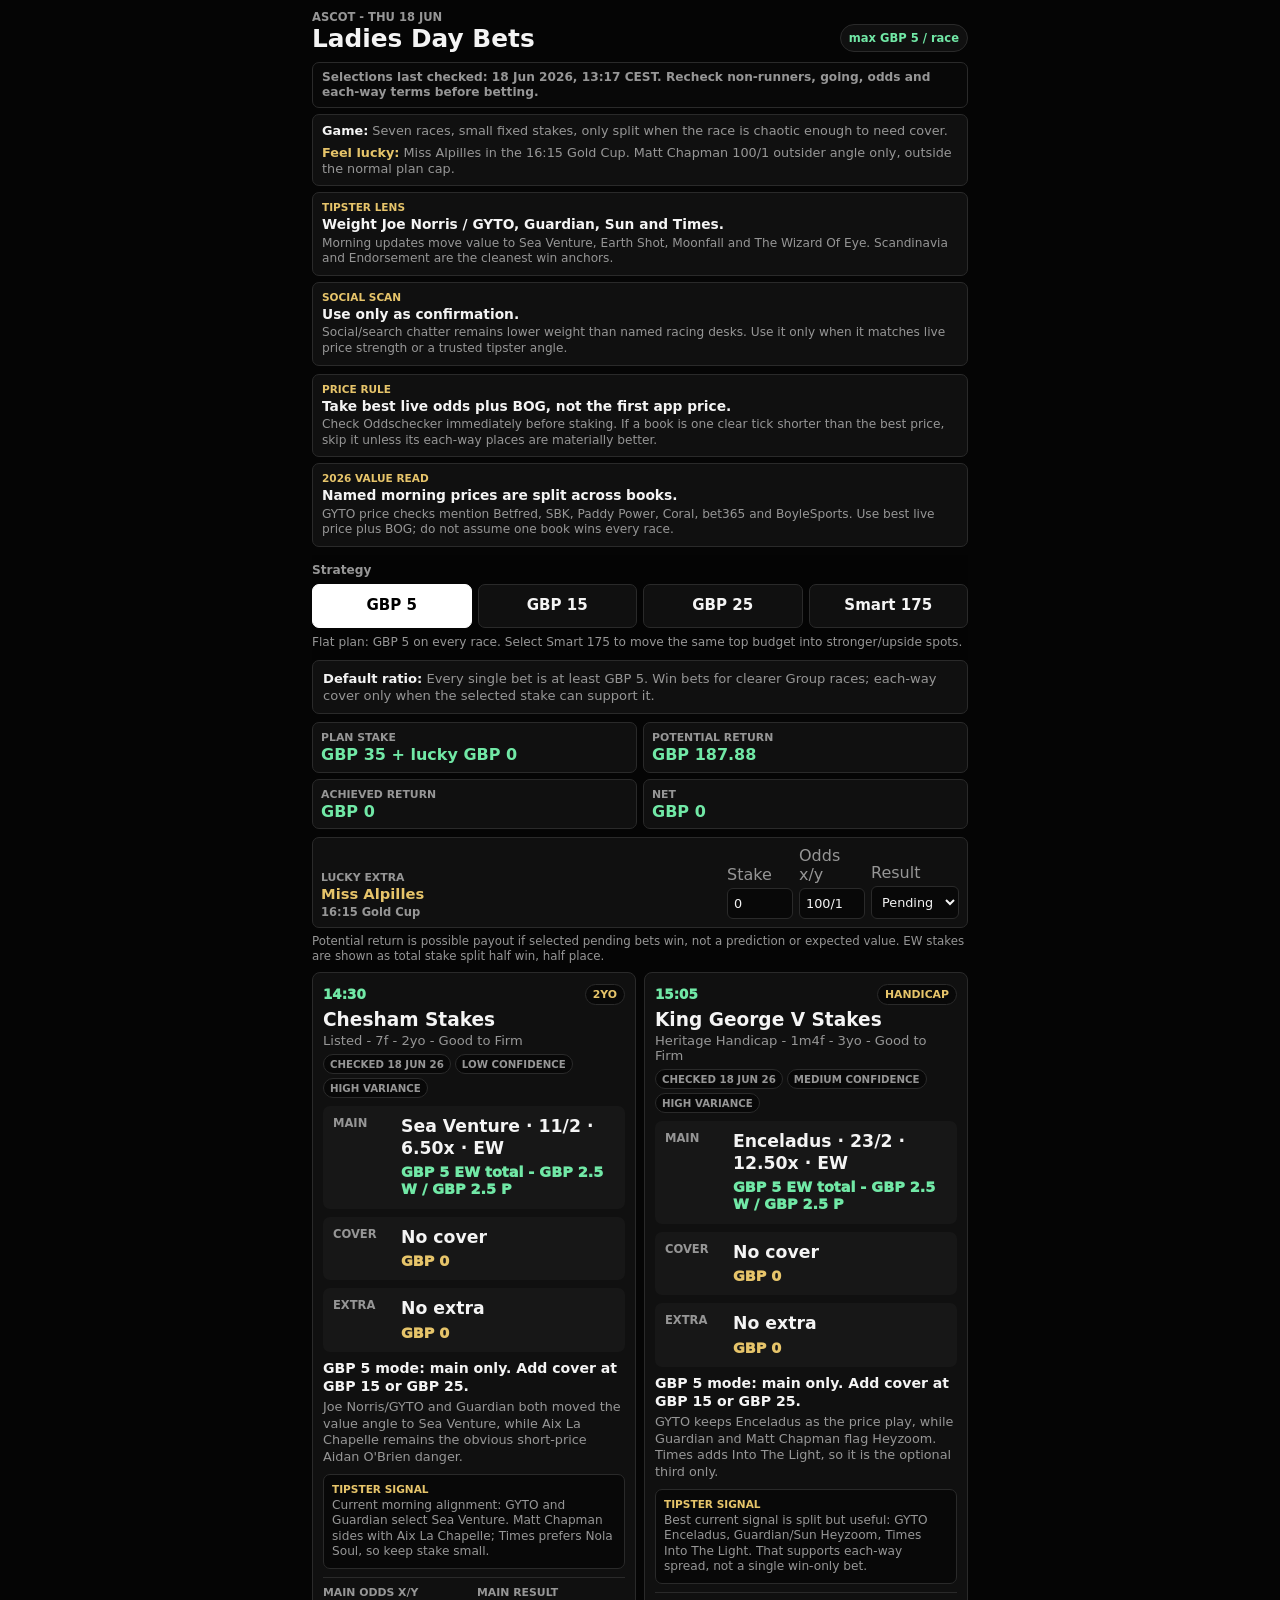
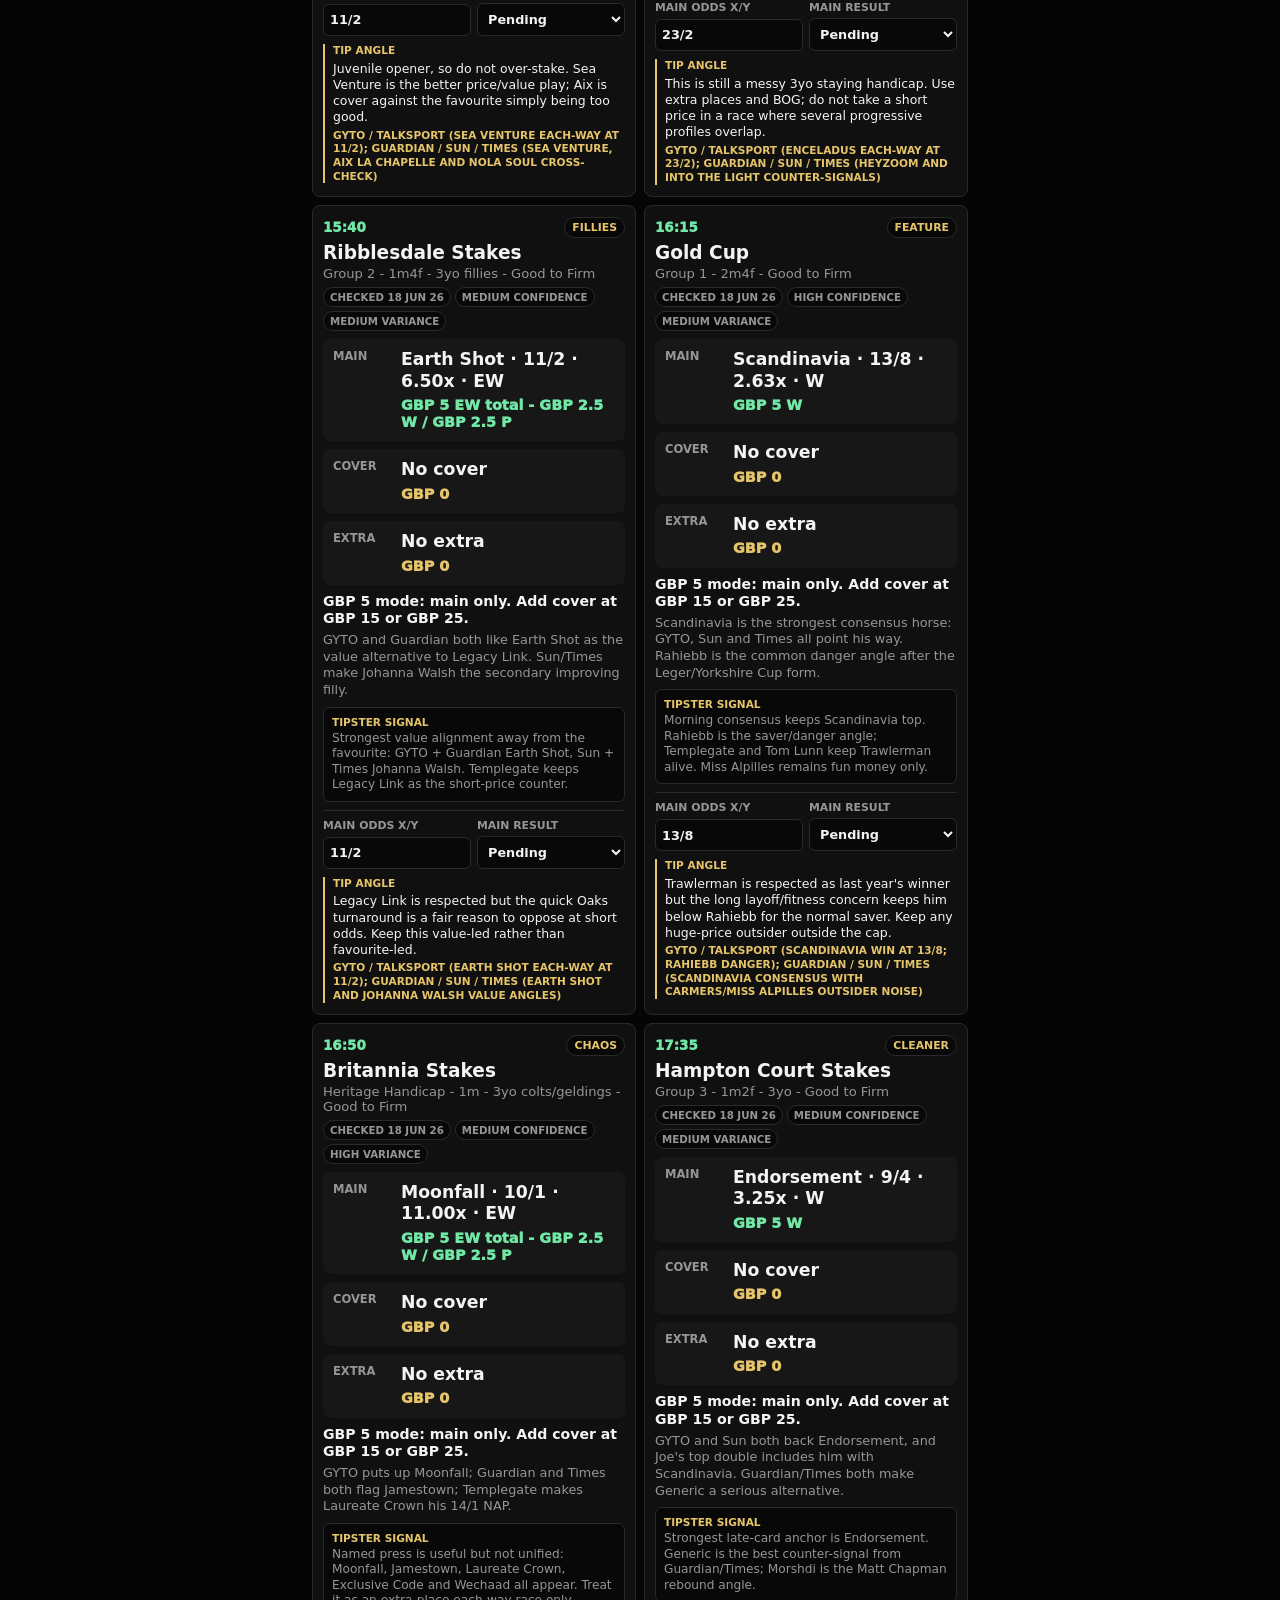
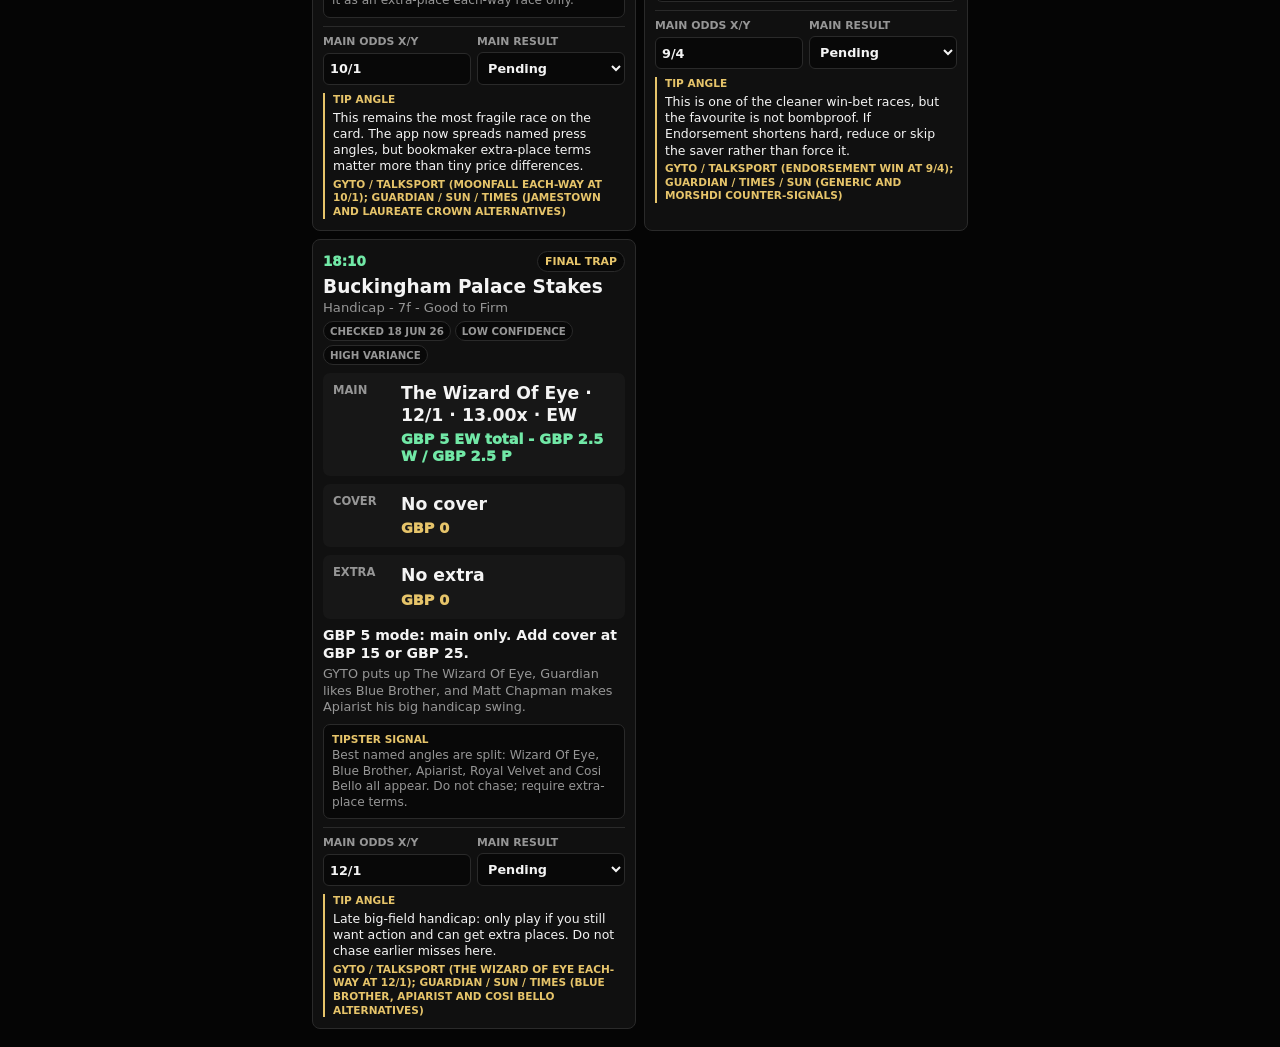
==== commit 86440aa2: "Add odds multiplier display" ====
--- a/pegasus-ascot-offline.html
+++ b/pegasus-ascot-offline.html
@@ -526,7 +526,7 @@
       </header>
 
       <section class="verify" aria-label="Final verification reminder">
-        Selections last checked: 18 Jun 2026, 07:23 CEST. Recheck non-runners, going, odds and each-way terms before betting.
+        Selections last checked: 18 Jun 2026, 13:17 CEST. Recheck non-runners, going, odds and each-way terms before betting.
       </section>
 
       <section class="brief" aria-label="Summary and outsider tip">
@@ -774,7 +774,7 @@
     bet: "Each-way Earth Shot; Johanna Walsh saver if extra places are fair.",
     rationale: "GYTO and Guardian both like Earth Shot as the value alternative to Legacy Link. Sun/Times make Johanna Walsh the secondary improving filly.",
     insight: "Legacy Link is respected but the quick Oaks turnaround is a fair reason to oppose at short odds. Keep this value-led rather than favourite-led.",
-    tipSignal: "Strongest alignment away from the favourite: GYTO + Guardian Earth Shot, Sun + Times Johanna Walsh. That is better than relying on social chatter.",
+    tipSignal: "Strongest value alignment away from the favourite: GYTO + Guardian Earth Shot, Sun + Times Johanna Walsh. Templegate keeps Legacy Link as the short-price counter.",
     lastChecked: DEFAULT_LAST_CHECKED,
     confidence: "medium",
     variance: "medium",
@@ -798,7 +798,7 @@
     bet: "Scandinavia win; Rahiebb win saver. Miss Alpilles is the wild outsider only.",
     rationale: "Scandinavia is the strongest consensus horse: GYTO, Sun and Times all point his way. Rahiebb is the common danger angle after the Leger/Yorkshire Cup form.",
     insight: "Trawlerman is respected as last year's winner but the long layoff/fitness concern keeps him below Rahiebb for the normal saver. Keep any huge-price outsider outside the cap.",
-    tipSignal: "Morning consensus is unusually clear for the feature: Scandinavia top, Rahiebb danger. Guardian goes contrarian with Carmers; Matt Chapman suggests Miss Alpilles at 100/1 for fun money only.",
+    tipSignal: "Morning consensus keeps Scandinavia top. Rahiebb is the saver/danger angle; Templegate and Tom Lunn keep Trawlerman alive. Miss Alpilles remains fun money only.",
     eachWay: DEFAULT_EACH_WAY,
     lastChecked: DEFAULT_LAST_CHECKED,
     confidence: "high",
@@ -817,14 +817,14 @@
     risk: "chaos",
     main: "Moonfall",
     cover: "Jamestown",
-    extra: "Outback Heat",
+    extra: "Laureate Crown",
     split: [3, 2],
-    odds: ["10/1", "14/1", "11/1"],
+    odds: ["10/1", "14/1", "14/1"],
     codes: ["EW", "EW", "EW"],
     bet: "Each-way only. Prioritise books with extra places.",
-    rationale: "GYTO puts up Moonfall; Guardian and Times both flag Jamestown; Sun's preview gives Outback Heat as the course-and-distance outsider.",
+    rationale: "GYTO puts up Moonfall; Guardian and Times both flag Jamestown; Templegate makes Laureate Crown his 14/1 NAP.",
     insight: "This remains the most fragile race on the card. The app now spreads named press angles, but bookmaker extra-place terms matter more than tiny price differences.",
-    tipSignal: "Named press is useful but not unified: Moonfall, Jamestown, Outback Heat, Exclusive Code and Wechaad all appear. Treat it as an extra-place each-way race only.",
+    tipSignal: "Named press is useful but not unified: Moonfall, Jamestown, Laureate Crown, Exclusive Code and Wechaad all appear. Treat it as an extra-place each-way race only.",
     eachWay: DEFAULT_EACH_WAY,
     allowExtra: true,
     fieldType: "big-field handicap",
@@ -835,7 +835,7 @@
     reasonToAvoid: "Huge-field handicap; only use three each-way lines with suitable extra-place terms.",
     sources: [
       { label: "GYTO / TalkSport", checkedAt: DEFAULT_LAST_CHECKED, note: "Moonfall each-way at 10/1" },
-      { label: "Guardian / Sun / Times", checkedAt: DEFAULT_LAST_CHECKED, note: "Jamestown and Outback Heat alternatives" }
+      { label: "Guardian / Sun / Times", checkedAt: DEFAULT_LAST_CHECKED, note: "Jamestown and Laureate Crown alternatives" }
     ]
   },
   {
@@ -876,7 +876,7 @@
     bet: "Each-way only. Stop after this race.",
     rationale: "GYTO puts up The Wizard Of Eye, Guardian likes Blue Brother, and Matt Chapman makes Apiarist his big handicap swing.",
     insight: "Late big-field handicap: only play if you still want action and can get extra places. Do not chase earlier misses here.",
-    tipSignal: "Best named angles are split three ways: Wizard Of Eye, Blue Brother, Apiarist. Anonymous social tips still get no upgrade unless they match live market strength.",
+    tipSignal: "Best named angles are split: Wizard Of Eye, Blue Brother, Apiarist, Royal Velvet and Cosi Bello all appear. Do not chase; require extra-place terms.",
     eachWay: DEFAULT_EACH_WAY,
     fieldType: "big-field handicap",
     lastChecked: DEFAULT_LAST_CHECKED,
@@ -1176,7 +1176,12 @@
 }
 
 function horseWithOdds(horse, odds, code) {
-  return `${horse} · ${formatOdds(odds)} · ${code}`;
+  return `${horse} · ${formatOdds(odds)} · ${oddsMultiplier(odds)} · ${code}`;
+}
+
+function oddsMultiplier(value) {
+  const decimalOdds = oddsToDecimal(value);
+  return decimalOdds ? `${decimalOdds.toFixed(2)}x` : "n/a";
 }
 
 function stakeLabel(stakeValue, code) {
